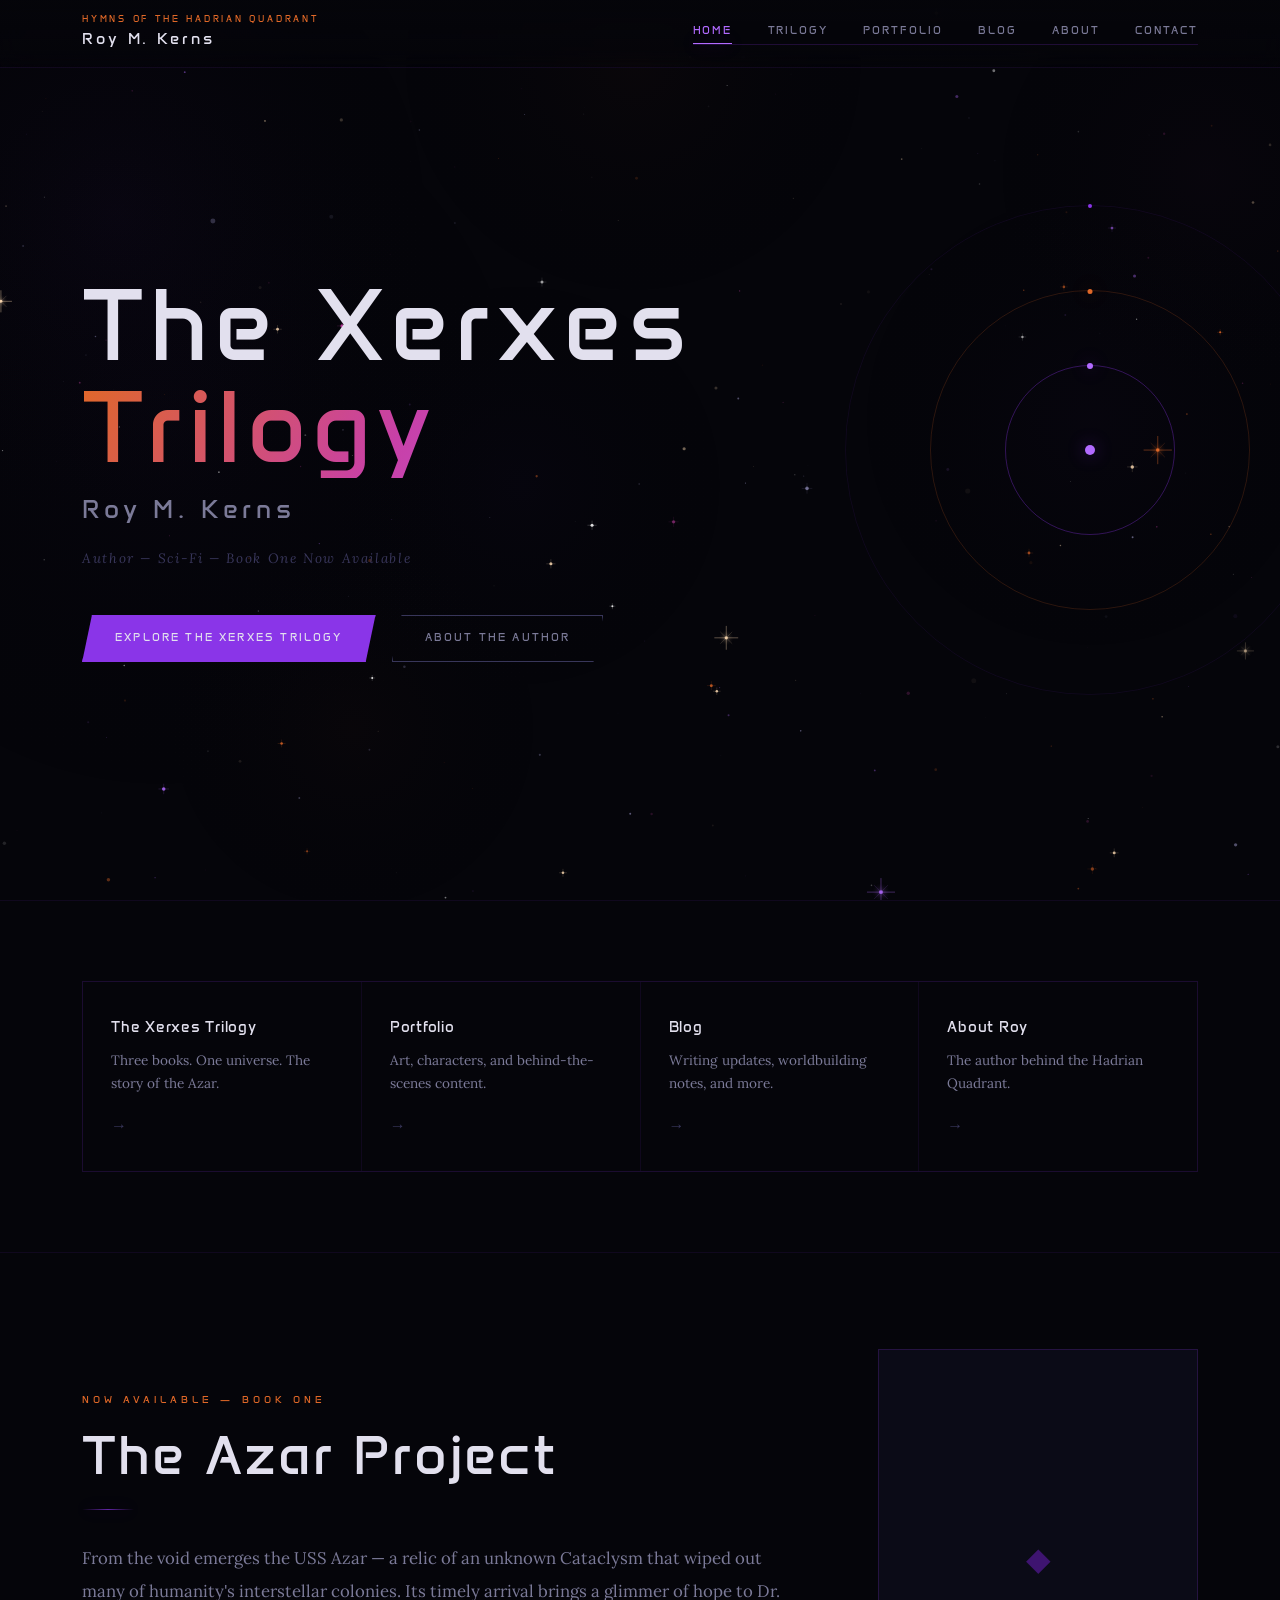
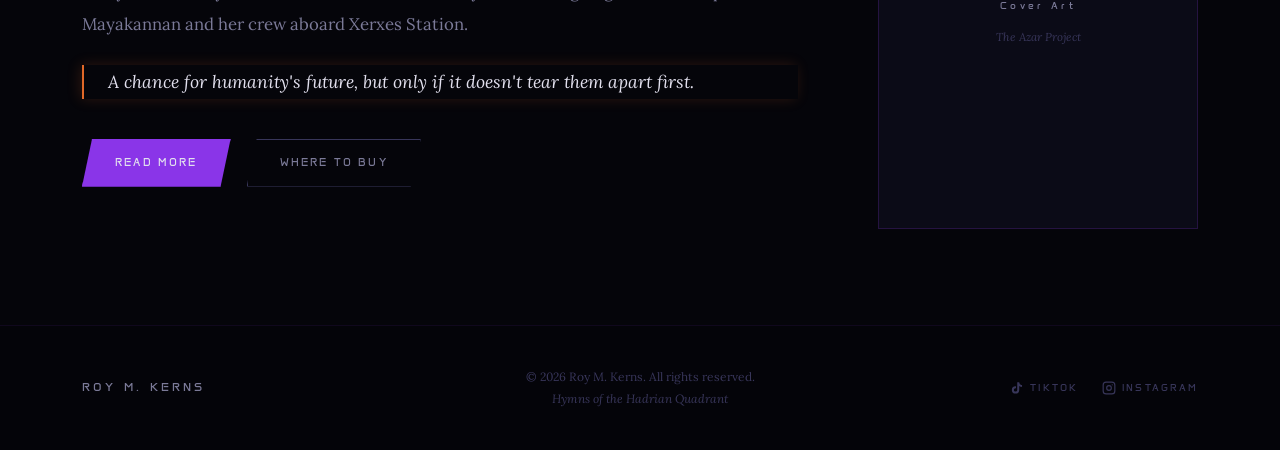
==== index.html @ 63ab6394 "changes to tiktok placeholder to hopefully get tiktok account uploaded to button" ====
<!DOCTYPE html>
<html lang="en">
<head>
    <meta charset="UTF-8">
    <meta name="viewport" content="width=device-width, initial-scale=1.0">
    <title>Roy M. Kerns — Hymns of the Hadrian Quadrant</title>
    <meta name="description" content="Roy M. Kerns is the author of the Xerxes Trilogy — sci-fi set within the Hymns of the Hadrian Quadrant universe.">
    <meta name="theme-color" content="#05050A">

    <meta property="og:title" content="Roy M. Kerns — Hymns of the Hadrian Quadrant">
    <meta property="og:description" content="Author of the Xerxes Trilogy.">
    <meta property="og:type" content="website">
    <meta property="og:url" content="https://roykerns.vercel.app">

    <!-- Fonts -->
    <link rel="preconnect" href="https://fonts.googleapis.com">
    <link rel="preconnect" href="https://fonts.gstatic.com" crossorigin>
    <link href="https://fonts.googleapis.com/css2?family=Anta&family=Lora:ital,wght@0,400;0,500;1,400&display=swap" rel="stylesheet">

    <!-- Stylesheets — relative paths work locally AND on Vercel -->
    <link rel="stylesheet" href="css/layout.css">
    <link rel="stylesheet" href="css/styles.css">

    <style>
        /* ── STRIP SECTION ── */
        .strip {
            padding-block: 5rem;
            border-top: 1px solid var(--border-sub);
        }

        .strip-grid {
            display: grid;
            grid-template-columns: repeat(4, 1fr);
            gap: 1px;
            background: var(--border-sub);
            border: 1px solid var(--border-sub);
        }

        .strip-card {
            background: var(--bg);
            padding: 2rem 1.75rem;
            display: flex;
            flex-direction: column;
            gap: 0.6rem;
            transition: background var(--t-med) ease;
            text-decoration: none;
        }

            .strip-card:hover {
                background: var(--bg-surface);
            }

        .strip-card__label {
            font-family: var(--font-display);
            font-size: 0.95rem;
            letter-spacing: 0.05em;
            color: var(--text);
            transition: color var(--t-fast) ease;
        }

        .strip-card:hover .strip-card__label {
            color: var(--purple-light);
        }

        .strip-card__desc {
            font-family: var(--font-body);
            font-size: 0.85rem;
            color: var(--text-muted);
            line-height: 1.65;
            flex: 1;
        }

        .strip-card__arrow {
            font-family: var(--font-display);
            font-size: 1rem;
            color: var(--text-dim);
            margin-top: 0.5rem;
            transition: color var(--t-fast) ease, transform var(--t-fast) ease;
            display: inline-block;
        }

        .strip-card:hover .strip-card__arrow {
            color: var(--orange);
            transform: translateX(4px);
        }

        @media (max-width: 900px) {
            .strip-grid {
                grid-template-columns: repeat(2, 1fr);
            }
        }

        @media (max-width: 480px) {
            .strip-grid {
                grid-template-columns: 1fr;
            }
        }

        /* ── FEATURED BOOK SECTION ── */
        .featured-book {
            padding-block: 6rem;
            border-top: 1px solid var(--border-sub);
        }

        .featured-book__inner {
            display: grid;
            grid-template-columns: 1fr 320px;
            gap: 5rem;
            align-items: center;
        }

        .featured-book__cover .cover-placeholder {
            aspect-ratio: 2 / 3;
            position: relative;
            overflow: hidden;
        }

        .featured-book__cover .cover-placeholder__inner {
            position: absolute;
            inset: 0;
            display: flex;
            flex-direction: column;
            align-items: center;
            justify-content: center;
            gap: 0.75rem;
        }

        @media (max-width: 860px) {
            .featured-book__inner {
                grid-template-columns: 1fr;
                gap: 3rem;
            }

            .featured-book__cover {
                max-width: 260px;
            }
        }
    </style>
</head>
<body>

    <canvas id="starfield" aria-hidden="true"></canvas>

    <!-- NAV -->
    <header id="site-header">
        <nav aria-label="Main navigation">
            <a href="index.html" class="nav-logo" aria-label="Roy M. Kerns — Home">
                <span class="nav-logo__universe">Hymns of the Hadrian Quadrant</span>
                <span class="nav-logo__name">Roy M. Kerns</span>
            </a>

            <ul class="nav-links" id="navLinks" role="list">
                <li><a href="index.html">Home</a></li>
                <li><a href="html/trilogy.html">Trilogy</a></li>
                <li><a href="html/portfolio.html">Portfolio</a></li>
                <li><a href="html/blog.html">Blog</a></li>
                <li><a href="html/about.html">About</a></li>
                <li><a href="html/contact.html">Contact</a></li>
            </ul>

            <button class="menu-toggle" id="menuToggle"
                    aria-controls="navLinks"
                    aria-expanded="false"
                    aria-label="Toggle navigation">
                <span></span><span></span><span></span>
            </button>
        </nav>
    </header>

    <main>

        <!-- HERO -->
        <section class="hero" aria-label="Hero">
            <div class="hero-content">
               <!-- <p class="hero-universe">Hymns of the Hadrian Quadrant</p>  COMMENTED OUT FOR NOW -->

                <h1 class="hero-title">
                    The Xerxes<br>
                    <span>Trilogy</span>
                </h1>

                <p class="hero-subtitle">Roy M. Kerns</p>
                <p class="hero-by">Author &mdash; Sci-Fi &mdash; Book One Now Available</p>

                <div class="hero-cta-group">
                    <a href="html/trilogy.html" class="btn-primary">Explore the Xerxes Trilogy</a>
                    <a href="html/about.html" class="btn-ghost">About the Author</a>
                </div>
            </div>

            <div class="hero-decoration" aria-hidden="true">
                <div class="orbit-center"></div>
                <div class="orbit-ring ring-1"></div>
                <div class="orbit-ring ring-2"></div>
                <div class="orbit-ring ring-3"></div>
            </div>
        </section>

        <!-- STRIP -->
        <section class="strip" aria-label="Site sections">
            <div class="container">
                <div class="strip-grid">
                    <a href="html/trilogy.html" class="strip-card reveal">
                        <span class="strip-card__label">The Xerxes Trilogy</span>
                        <p class="strip-card__desc">Three books. One universe. The story of the Azar.</p>
                        <span class="strip-card__arrow">→</span>
                    </a>
                    <a href="html/portfolio.html" class="strip-card reveal reveal-delay-1">
                        <span class="strip-card__label">Portfolio</span>
                        <p class="strip-card__desc">Art, characters, and behind-the-scenes content.</p>
                        <span class="strip-card__arrow">→</span>
                    </a>
                    <a href="html/blog.html" class="strip-card reveal reveal-delay-2">
                        <span class="strip-card__label">Blog</span>
                        <p class="strip-card__desc">Writing updates, worldbuilding notes, and more.</p>
                        <span class="strip-card__arrow">→</span>
                    </a>
                    <a href="html/about.html" class="strip-card reveal reveal-delay-3">
                        <span class="strip-card__label">About Roy</span>
                        <p class="strip-card__desc">The author behind the Hadrian Quadrant.</p>
                        <span class="strip-card__arrow">→</span>
                    </a>
                </div>
            </div>
        </section>

        <!-- FEATURED BOOK -->
        <section class="featured-book" aria-label="Featured book">
            <div class="container">
                <div class="featured-book__inner reveal">
                    <div class="featured-book__text">
                        <span class="section-label">Now Available — Book One</span>
                        <h2 class="section-title">The Azar Project</h2>
                        <div class="title-line"></div>
                        <div class="blurb" style="margin-top: 2rem;">
                            <p>From the void emerges the USS Azar — a relic of an unknown Cataclysm that wiped out many of humanity's interstellar colonies. Its timely arrival brings a glimmer of hope to Dr. Mayakannan and her crew aboard Xerxes Station.</p>
                            <p class="blurb-hook">A chance for humanity's future, but only if it doesn't tear them apart first.</p>
                        </div>
                        <div style="margin-top: 2.5rem; display: flex; gap: 1rem; flex-wrap: wrap;">
                            <a href="html/azar.html" class="btn-primary">Read More</a>
                            <a href="html/azar.html#retailers" class="btn-ghost">Where to Buy</a>
                        </div>
                    </div>
                    <div class="featured-book__cover">
                        <div class="cover-placeholder">
                            <div class="cover-placeholder__inner">
                                <span class="cover-placeholder__icon">&#9670;</span>
                                <span class="cover-placeholder__label">Cover Art</span>
                                <span class="cover-placeholder__sub">The Azar Project</span>
                            </div>
                        </div>
                    </div>
                </div>
            </div>
        </section>

    </main>

    <!-- FOOTER -->
    <footer>
        <div class="footer-inner">
            <span class="footer-name">Roy M. Kerns</span>

            <p class="footer-copy">
                &copy; <span id="year"></span> Roy M. Kerns. All rights reserved.<br>
                <span style="font-style:italic; color: var(--text-dim);">Hymns of the Hadrian Quadrant</span>
            </p>

            <div class="footer-social" role="list">
                <a href="https://www.tiktok.com/@beefsauce"
                   class="footer-social-link"
                   target="_blank" rel="noopener noreferrer"
                   role="listitem">
                    <svg width="14" height="14" viewBox="0 0 24 24" fill="currentColor" aria-hidden="true">
                        <path d="M19.59 6.69a4.83 4.83 0 0 1-3.77-4.25V2h-3.45v13.67a2.89 2.89 0 0 1-2.88 2.5 2.89 2.89 0 0 1-2.89-2.89 2.89 2.89 0 0 1 2.89-2.89c.28 0 .54.04.79.1V9.01a6.33 6.33 0 0 0-.79-.05 6.34 6.34 0 0 0-6.34 6.34 6.34 6.34 0 0 0 6.34 6.34 6.34 6.34 0 0 0 6.33-6.34V8.69a8.28 8.28 0 0 0 4.84 1.55V6.79a4.85 4.85 0 0 1-1.07-.1z" />
                    </svg>
                    TikTok
                </a>
                <a href="https://www.instagram.com/YOURHANDLE"
                   class="footer-social-link"
                   target="_blank" rel="noopener noreferrer"
                   role="listitem">
                    <svg width="14" height="14" viewBox="0 0 24 24" fill="none" stroke="currentColor" stroke-width="2" stroke-linecap="round" stroke-linejoin="round" aria-hidden="true">
                        <rect x="2" y="2" width="20" height="20" rx="5" ry="5" />
                        <circle cx="12" cy="12" r="4" />
                        <circle cx="17.5" cy="6.5" r="1" fill="currentColor" stroke="none" />
                    </svg>
                    Instagram
                </a>
            </div>
        </div>
    </footer>

    <!-- Script — relative path -->
    <script src="js/script.js"></script>
    <script>
        document.getElementById('year').textContent = new Date().getFullYear();
    </script>

</body>
</html>
---- css/layout.css ----
/*=============================================================================================
    LAYOUT.CSS
    Structural skeleton 
    roykerns.vercel.app / Hymns of the Hadrian Quadrant
   Handles: reset, containers, grids, spacing, positioning
===============================================================================================*/

/*=====================================================
    SPACING & SIZE TOKENS
=======================================================*/
:root {
    --nav-h: 68px;
    --max-w: 1180px;
    --max-w-sm: 760px;
    --max-w-xs: 560px;
    --gutter: 2rem;
    --section-pad: 7rem;
    --section-pad-sm: 4rem;
}

/*======================================================
    RESET

========================================================*/
*, *::before, *::after {
    box-sizing: border-box;
    margin: 0;
    padding: 0;
}

html {
    font-size: 16px;
    scroll-behavior: smooth;
    -webkit-text-size-adjust: 100%;
}

body {
    min-height: 100vh;
    overflow-x: hidden;
    -webkit-font-smoothing: antialiased;
    -moz-osx-font-smoothing: grayscale;
}

img, video {
    display: block;
    max-width: 100%;
    height: auto;
}

ul, ol {
    list-style: none;
}

a {
    text-decoration: none;
    color: inherit;
}

button {
    background: none;
    border: none;
    cursor: pointer;
    font: inherit;
}

input, textarea, select {
    font: inherit;
    border: none;
    outline: none;
    -webkit-appearance: none;
}

/*======================================================
        STARFIELD CANVAS
========================================================*/
#starfield {
    position: fixed;
    inset: 0;
    z-index: 0;
    pointer-events: none;
    display: block; 
}

/*=======================================================
    GLOBAL STACKING CONTEXT
=========================================================*/
header,
main,
footer,
section,
.page-wrapper {
    position: relative;
    z-index: 1;
}

/* ===========================
   CONTAINER
   =========================== */
.container {
    width: 100%;
    max-width: var(--max-w);
    margin-inline: auto;
    padding-inline: var(--gutter);
}

.container--sm {
    max-width: var(--max-w-sm);
}

.container--xs {
    max-width: var(--max-w-xs);
}

/* ===========================
   NAV LAYOUT
   =========================== */
#site-header {
    position: fixed;
    inset-block-start: 0;
    inset-inline: 0;
    height: var(--nav-h);
    z-index: 500;
}

    #site-header nav {
        max-width: var(--max-w);
        height: 100%;
        margin-inline: auto;
        padding-inline: var(--gutter);
        display: flex;
        align-items: center;
        justify-content: space-between;
        gap: 1.5rem;
    }

.nav-logo {
    display: flex;
    flex-direction: column;
    gap: 0.1rem;
    flex-shrink: 0;
    cursor: pointer;
}

.nav-links {
    display: flex;
    align-items: center;
    gap: 2.2rem;
}

    .nav-links a {
        display: block;
        white-space: nowrap;
    }

.menu-toggle {
    display: none;
    flex-direction: column;
    justify-content: center;
    gap: 5px;
    padding: 6px;
    flex-shrink: 0;
}

    .menu-toggle span {
        display: block;
        width: 22px;
        height: 1.5px;
        transform-origin: center;
        transition: transform 0.3s ease, opacity 0.3s ease;
    }

/* ===========================
   PAGE WRAPPER
   =========================== */
.page-wrapper {
    padding-top: var(--nav-h);
    min-height: 100vh;
}

/* ===========================
   HERO (HOME)
   =========================== */
.hero {
    min-height: 100vh;
    display: flex;
    align-items: center;
    padding-block: calc(var(--nav-h) + 3rem) 5rem;
    padding-inline: var(--gutter);
    max-width: var(--max-w);
    margin-inline: auto;
    position: relative;
}

.hero-content {
    max-width: 720px;
    width: 100%;
}

.hero-cta-group {
    display: flex;
    flex-wrap: wrap;
    gap: 1rem;
    align-items: center;
}

.hero-decoration {
    position: absolute;
    inset-inline-end: -160px;
    top: 50%;
    transform: translateY(-50%);
    width: 600px;
    height: 600px;
    pointer-events: none;
}

.orbit-ring {
    position: absolute;
    border-radius: 50%;
    top: 50%;
    left: 50%;
    transform: translate(-50%, -50%);
}

/* ===========================
   SECTION HEADERS
   =========================== */
.section-header {
    margin-bottom: 3.5rem;
}

.section-header--center {
    text-align: center;
}

    .section-header--center .title-line {
        margin-inline: auto;
    }

.title-line {
    width: 52px;
    height: 1px;
    margin-top: 1.5rem;
}

/* ===========================
   TWO-COLUMN GRID (book, about)
   =========================== */
.two-col {
    display: grid;
    grid-template-columns: var(--col-a, 300px) 1fr;
    gap: var(--col-gap, 4.5rem);
    align-items: start;
}

/* ===========================
   TRILOGY PAGE
   =========================== */
.trilogy-hero {
    min-height: 100vh;
    display: flex;
    align-items: center;
    padding-block: calc(var(--nav-h) + 4rem) 6rem;
    padding-inline: var(--gutter);
    max-width: var(--max-w);
    margin-inline: auto;
}

.trilogy-books {
    padding-block: var(--section-pad);
}

.trilogy-book-entry {
    display: grid;
    grid-template-columns: 1fr 1fr;
    gap: 5rem;
    align-items: center;
    padding-block: 5rem;
}

    .trilogy-book-entry:nth-child(even) {
        direction: rtl;
    }

        .trilogy-book-entry:nth-child(even) > * {
            direction: ltr;
        }

    .trilogy-book-entry + .trilogy-book-entry {
        border-top: 1px solid var(--border);
    }

/* ===========================
   BOOK PAGE (azar, karava)
   =========================== */
.book-hero {
    min-height: 65vh;
    display: flex;
    align-items: flex-end;
    padding-block: calc(var(--nav-h) + 3rem) 4rem;
    padding-inline: var(--gutter);
    max-width: var(--max-w);
    margin-inline: auto;
}

.book-body {
    padding-block: var(--section-pad);
}

.book-main-layout {
    display: grid;
    grid-template-columns: 300px 1fr;
    gap: 5rem;
    align-items: start;
    margin-bottom: var(--section-pad);
}

.cast-grid {
    display: grid;
    grid-template-columns: repeat(auto-fill, minmax(200px, 1fr));
    gap: 2rem;
}

/* ===========================
   PORTFOLIO PAGE
   =========================== */
.portfolio-grid {
    display: grid;
    grid-template-columns: repeat(auto-fill, minmax(280px, 1fr));
    gap: 1.5rem;
}

.portfolio-item {
    display: flex;
    flex-direction: column;
}

.portfolio-item__img {
    aspect-ratio: 1;
    overflow: hidden;
    position: relative;
}

.portfolio-item__body {
    flex: 1;
    display: flex;
    flex-direction: column;
    gap: 0.4rem;
    padding: 1rem 0.25rem 0.5rem;
}

/* ===========================
   BLOG PAGE
   =========================== */
.blog-grid {
    display: grid;
    grid-template-columns: repeat(auto-fill, minmax(340px, 1fr));
    gap: 2rem;
}

.blog-card {
    display: flex;
    flex-direction: column;
}

.blog-card__body {
    flex: 1;
    display: flex;
    flex-direction: column;
    gap: 0.75rem;
    padding: 1.5rem;
}

/* ===========================
   CONTACT PAGE
   =========================== */
.contact-layout {
    display: grid;
    grid-template-columns: 1fr 1fr;
    gap: 5rem;
    align-items: start;
}

.contact-form {
    display: flex;
    flex-direction: column;
    gap: 1.5rem;
}

.form-row {
    display: grid;
    grid-template-columns: 1fr 1fr;
    gap: 1.5rem;
}

.form-group {
    display: flex;
    flex-direction: column;
    gap: 0.55rem;
}

/* ===========================
   ABOUT PAGE
   =========================== */
.about-layout {
    display: grid;
    grid-template-columns: 280px 1fr;
    gap: 5rem;
    align-items: start;
}

.author-photo {
    width: 100%;
    aspect-ratio: 3 / 4;
    object-fit: cover;
    object-position: top center;
    display: block;
}

.author-photo-placeholder {
    aspect-ratio: 3 / 4;
    position: relative;
    overflow: hidden;
}

.author-photo-placeholder__inner {
    position: absolute;
    inset: 0;
    display: flex;
    flex-direction: column;
    align-items: center;
    justify-content: center;
    gap: 1rem;
}

/* ===========================
   DASHBOARD
   =========================== */
.dashboard-layout {
    display: grid;
    grid-template-columns: 240px 1fr;
    gap: 2.5rem;
    align-items: start;
    min-height: calc(100vh - var(--nav-h) - 10rem);
}

.dashboard-sidebar {
    position: sticky;
    top: calc(var(--nav-h) + 2rem);
}

    .dashboard-sidebar nav {
        display: flex;
        flex-direction: column;
        gap: 0.25rem;
    }

/* ===========================
   COVER PLACEHOLDER
   =========================== */
.cover-placeholder {
    aspect-ratio: 2 / 3;
    position: relative;
    overflow: hidden;
}

.cover-placeholder__inner {
    position: absolute;
    inset: 0;
    display: flex;
    flex-direction: column;
    align-items: center;
    justify-content: center;
    gap: 0.75rem;
}

/* ===========================
   FOOTER LAYOUT
   =========================== */
footer {
    padding-block: 2.5rem;
}

.footer-inner {
    max-width: var(--max-w);
    margin-inline: auto;
    padding-inline: var(--gutter);
    display: grid;
    grid-template-columns: 1fr auto 1fr;
    align-items: center;
    gap: 1rem;
}

.footer-social {
    display: flex;
    gap: 1.5rem;
    justify-content: flex-end;
}

/* ===========================
   RESPONSIVE — TABLET (≤960px)
   =========================== */
@media (max-width: 960px) {
    :root {
        --section-pad: 5rem;
    }

    .two-col,
    .book-main-layout,
    .about-layout {
        grid-template-columns: 1fr;
        --col-gap: 2.5rem;
        gap: 2.5rem;
    }

    .cover-placeholder,
    .author-photo-placeholder {
        max-width: 260px;
    }

    .trilogy-book-entry {
        grid-template-columns: 1fr;
        gap: 2.5rem;
        direction: ltr !important;
    }

        .trilogy-book-entry > * {
            direction: ltr !important;
        }

    .contact-layout {
        grid-template-columns: 1fr;
        gap: 3rem;
    }

    .hero-decoration {
        display: none;
    }
}

/* ===========================
   RESPONSIVE — MOBILE (≤640px)
   =========================== */
@media (max-width: 640px) {
    :root {
        --section-pad: 4rem;
        --gutter: 1.25rem;
    }

    /* Mobile nav */
    .nav-links {
        display: none;
        position: fixed;
        inset-block-start: var(--nav-h);
        inset-inline: 0;
        flex-direction: column;
        align-items: center;
        padding-block: 2rem;
        gap: 1.75rem;
        z-index: 499;
    }

        .nav-links.open {
            display: flex;
        }

    .menu-toggle {
        display: flex;
    }

    .hero-cta-group {
        flex-direction: column;
        align-items: flex-start;
    }

    .form-row {
        grid-template-columns: 1fr;
    }

    .footer-inner {
        grid-template-columns: 1fr;
        text-align: center;
    }

    .footer-social {
        justify-content: center;
    }

    .blog-grid {
        grid-template-columns: 1fr;
    }

    .cast-grid {
        grid-template-columns: repeat(2, 1fr);
    }

    .dashboard-layout {
        grid-template-columns: 1fr;
    }

    .dashboard-sidebar {
        position: static;
    }
}
---- css/styles.css ----
/* ============================================================
   STYLES.CSS — Visual theme
   roykerns.vercel.app / Hymns of the Hadrian Quadrant
   Handles: colors, typography, components, animations
   Palette sourced directly from The Azar Project cover art
   ============================================================ */

/* ===========================
   COLOR & THEME TOKENS
   =========================== */
@import url('https://fonts.googleapis.com/css2?family=Anta&family=Lora:ital,wght@0,400;0,500;1,400&display=swap');

:root {
    /* Backgrounds */
    --bg: #05050A;
    --bg-surface: #0B0B17;
    --bg-elevated: #111126;
    --bg-card: #0E0E1E;
    /* Accent palette — from Azar Project cover */
    --purple: #8A35E8;
    --purple-light: #B26BFF;
    --purple-dim: #3E1470;
    --purple-ghost: rgba(138, 53, 232, 0.12);
    --orange: #E06828;
    --orange-light: #F5924A;
    --pink: #C840A8;
    /* Text */
    --text: #E2E0EE;
    --text-muted: #7B7A98;
    --text-dim: #38365A;
    /* Borders */
    --border: rgba(138, 53, 232, 0.20);
    --border-sub: rgba(138, 53, 232, 0.09);
    /* Glows */
    --glow-purple: 0 0 18px rgba(138, 53, 232, 0.45), 0 0 50px rgba(138, 53, 232, 0.12);
    --glow-orange: 0 0 18px rgba(224, 104, 40, 0.45), 0 0 50px rgba(224, 104, 40, 0.12);
    /* Typography */
    --font-display: 'Anta', sans-serif;
    --font-body: 'Lora', Georgia, serif;
    /* Transitions */
    --ease: cubic-bezier(0.4, 0, 0.2, 1);
    --t-fast: 0.2s;
    --t-med: 0.35s;
    --t-slow: 0.65s;
}

/* ===========================
   BASE TYPOGRAPHY
   =========================== */
body {
    background: var(--bg);
    color: var(--text);
    font-family: var(--font-body);
    font-size: 1rem;
    line-height: 1.7;
}

h1, h2, h3, h4, h5, h6 {
    font-family: var(--font-display);
    font-weight: 400; /* Anta is single-weight */
    line-height: 1.1;
    color: var(--text);
}

p {
    line-height: 1.85;
}

em {
    font-style: italic;
    color: var(--orange-light);
}

strong {
    font-family: var(--font-display);
    font-weight: 400;
    color: var(--text);
    letter-spacing: 0.05em;
}

::selection {
    background: rgba(138, 53, 232, 0.35);
    color: var(--text);
}

/* ===========================
   SCROLLBAR
   =========================== */
::-webkit-scrollbar {
    width: 6px;
}

::-webkit-scrollbar-track {
    background: var(--bg);
}

::-webkit-scrollbar-thumb {
    background: var(--purple-dim);
    border-radius: 3px;
}

    ::-webkit-scrollbar-thumb:hover {
        background: var(--purple);
    }

/* ===========================
   NAVIGATION
   =========================== */
#site-header {
    background: linear-gradient(to bottom, rgba(5, 5, 10, 0.95) 0%, rgba(5, 5, 10, 0.70) 75%, transparent 100%);
    backdrop-filter: blur(12px);
    -webkit-backdrop-filter: blur(12px);
    border-bottom: 1px solid var(--border-sub);
    transition: border-color var(--t-med) ease;
}

    #site-header.scrolled {
        border-bottom-color: var(--border);
    }

/* Logo */
.nav-logo__universe {
    font-family: var(--font-display);
    font-size: 0.58rem;
    letter-spacing: 0.3em;
    color: var(--orange);
    text-transform: uppercase;
    line-height: 1;
    transition: color var(--t-fast) ease;
}

.nav-logo__name {
    font-family: var(--font-display);
    font-size: 1rem;
    letter-spacing: 0.18em;
    color: var(--text);
    transition: color var(--t-fast) ease;
}

.nav-logo:hover .nav-logo__name {
    color: var(--purple-light);
}

.nav-logo:hover .nav-logo__universe {
    color: var(--orange-light);
}

/* Nav links */
.nav-links a {
    font-family: var(--font-display);
    font-size: 0.68rem;
    letter-spacing: 0.18em;
    color: var(--text-muted);
    text-transform: uppercase;
    transition: color var(--t-fast) ease;
    position: relative;
    padding-bottom: 3px;
}

    .nav-links a::after {
        content: '';
        position: absolute;
        bottom: 0;
        left: 0;
        width: 0;
        height: 1px;
        background: var(--purple-light);
        box-shadow: var(--glow-purple);
        transition: width var(--t-med) var(--ease);
    }

    .nav-links a:hover,
    .nav-links a.active {
        color: var(--text);
    }

        .nav-links a:hover::after,
        .nav-links a.active::after {
            width: 100%;
        }

    .nav-links a.active {
        color: var(--purple-light);
    }

/* Mobile nav bg */
.nav-links {
    background: rgba(5, 5, 10, 0.98);
    border-bottom: 1px solid var(--border);
}

/* Hamburger lines */
.menu-toggle span {
    background: var(--text-muted);
}

.menu-toggle:hover span {
    background: var(--text);
}

.menu-toggle.open span:nth-child(1) {
    transform: translateY(6.5px) rotate(45deg);
}

.menu-toggle.open span:nth-child(2) {
    opacity: 0;
}

.menu-toggle.open span:nth-child(3) {
    transform: translateY(-6.5px) rotate(-45deg);
}

/* ===========================
   HERO — HOME
   =========================== */
.hero-universe {
    font-family: var(--font-display);
    font-size: 0.65rem;
    letter-spacing: 0.45em;
    color: var(--orange);
    text-transform: uppercase;
    margin-bottom: 2rem;
    opacity: 0;
    animation: fadeUp 0.7s ease forwards 0.15s;
}

.hero-title {
    font-family: var(--font-display);
    font-size: clamp(3rem, 8vw, 7.5rem);
    letter-spacing: 0.06em;
    line-height: 1.0;
    color: var(--text);
    margin-bottom: 0.5rem;
    opacity: 0;
    animation: fadeUp 0.7s ease forwards 0.35s;
}

    .hero-title span {
        display: block;
        background: linear-gradient(120deg, var(--orange) 0%, var(--pink) 45%, var(--purple-light) 100%);
        -webkit-background-clip: text;
        -webkit-text-fill-color: transparent;
        background-clip: text;
    }

.hero-subtitle {
    font-family: var(--font-display);
    font-size: clamp(1.1rem, 2.5vw, 1.6rem);
    letter-spacing: 0.18em;
    color: var(--text-muted);
    margin-bottom: 0.75rem;
    opacity: 0;
    animation: fadeUp 0.7s ease forwards 0.55s;
}

.hero-by {
    font-family: var(--font-body);
    font-size: 0.85rem;
    letter-spacing: 0.12em;
    color: var(--text-dim);
    font-style: italic;
    margin-bottom: 2.75rem;
    opacity: 0;
    animation: fadeUp 0.7s ease forwards 0.7s;
}

.hero-cta-group {
    opacity: 0;
    animation: fadeUp 0.7s ease forwards 0.9s;
}

/* ===========================
   ORBIT DECORATION
   =========================== */
.hero-decoration {
    opacity: 0;
    animation: fadeIn 2s ease forwards 1.4s;
}

.orbit-center {
    position: absolute;
    width: 10px;
    height: 10px;
    border-radius: 50%;
    background: var(--purple-light);
    box-shadow: var(--glow-purple);
    top: 50%;
    left: 50%;
    transform: translate(-50%, -50%);
    animation: pulse 3.5s ease-in-out infinite;
}

.ring-1 {
    width: 170px;
    height: 170px;
    border: 1px solid rgba(138, 53, 232, 0.35);
    animation: spinRing 22s linear infinite;
}

.ring-2 {
    width: 320px;
    height: 320px;
    border: 1px solid rgba(224, 104, 40, 0.18);
    animation: spinRing 38s linear infinite reverse;
}

.ring-3 {
    width: 490px;
    height: 490px;
    border: 1px solid rgba(138, 53, 232, 0.08);
    animation: spinRing 62s linear infinite;
}

.orbit-ring::before {
    content: '';
    position: absolute;
    border-radius: 50%;
    top: -3px;
    left: 50%;
    transform: translateX(-50%);
}

.ring-1::before {
    width: 6px;
    height: 6px;
    background: var(--purple-light);
    box-shadow: var(--glow-purple);
    top: -3px;
}

.ring-2::before {
    width: 5px;
    height: 5px;
    background: var(--orange);
    box-shadow: var(--glow-orange);
    top: -2.5px;
}

.ring-3::before {
    width: 4px;
    height: 4px;
    background: var(--purple);
    top: -2px;
}

/* ===========================
   SECTION LABELS & TITLES
   =========================== */
.section-label {
    font-family: var(--font-display);
    font-size: 0.6rem;
    letter-spacing: 0.42em;
    color: var(--orange);
    text-transform: uppercase;
    display: block;
    margin-bottom: 1rem;
}

.section-title {
    font-family: var(--font-display);
    font-size: clamp(2rem, 5vw, 3.5rem);
    letter-spacing: 0.04em;
    color: var(--text);
    margin-bottom: 0.75rem;
}

.section-intro {
    font-family: var(--font-body);
    font-size: 1.05rem;
    color: var(--text-muted);
    line-height: 1.9;
    margin-bottom: 0;
}

.title-line {
    background: linear-gradient(90deg, transparent, var(--purple), transparent);
    box-shadow: var(--glow-purple);
    opacity: 0.7;
}

/* ===========================
   BUTTONS
   =========================== */
.btn,
.btn-primary,
.btn-ghost,
.btn-outline {
    display: inline-flex;
    align-items: center;
    gap: 0.6rem;
    font-family: var(--font-display);
    font-size: 0.68rem;
    letter-spacing: 0.2em;
    padding: 0.85rem 2rem;
    cursor: pointer;
    text-transform: uppercase;
    transition: all var(--t-med) var(--ease);
    position: relative;
    overflow: hidden;
    clip-path: polygon(10px 0%, 100% 0%, calc(100% - 10px) 100%, 0% 100%);
    white-space: nowrap;
}

.btn-primary {
    background: var(--purple);
    color: var(--text);
    border: 1px solid var(--purple);
}

    .btn-primary::before {
        content: '';
        position: absolute;
        inset: 0;
        background: linear-gradient(90deg, transparent, rgba(255,255,255,0.07), transparent);
        transform: translateX(-100%);
        transition: transform 0.5s ease;
    }

    .btn-primary:hover {
        background: var(--purple-light);
        border-color: var(--purple-light);
        box-shadow: var(--glow-purple);
        transform: translateY(-2px);
    }

        .btn-primary:hover::before {
            transform: translateX(100%);
        }

.btn-ghost {
    background: transparent;
    color: var(--text-muted);
    border: 1px solid var(--text-dim);
}

    .btn-ghost:hover {
        color: var(--text);
        border-color: var(--text-muted);
        background: rgba(255,255,255,0.03);
        transform: translateY(-2px);
    }

.btn-outline {
    background: transparent;
    color: var(--purple-light);
    border: 1px solid var(--border);
}

    .btn-outline:hover {
        background: var(--purple-ghost);
        border-color: var(--purple);
        transform: translateY(-2px);
    }

/* ===========================
   CARDS
   =========================== */
.card {
    background: var(--bg-card);
    border: 1px solid var(--border-sub);
    transition: border-color var(--t-med) ease, box-shadow var(--t-med) ease;
}

    .card:hover {
        border-color: var(--border);
        box-shadow: 0 0 30px rgba(138, 53, 232, 0.06);
    }

/* ===========================
   PORTFOLIO ITEM
   =========================== */
.portfolio-item__img {
    background: var(--bg-surface);
    border: 1px solid var(--border-sub);
    transition: border-color var(--t-med) ease;
}

    .portfolio-item__img img {
        width: 100%;
        height: 100%;
        object-fit: cover;
        transition: transform 0.5s var(--ease);
    }

.portfolio-item:hover .portfolio-item__img {
    border-color: var(--border);
}

    .portfolio-item:hover .portfolio-item__img img {
        transform: scale(1.04);
    }

.portfolio-item__title {
    font-family: var(--font-display);
    font-size: 0.85rem;
    letter-spacing: 0.08em;
    color: var(--text);
}

.portfolio-item__desc {
    font-family: var(--font-body);
    font-size: 0.85rem;
    color: var(--text-muted);
    line-height: 1.6;
}

.portfolio-item__date {
    font-family: var(--font-display);
    font-size: 0.6rem;
    letter-spacing: 0.25em;
    color: var(--text-dim);
    margin-top: auto;
}

/* ===========================
   BLOG CARD
   =========================== */
.blog-card {
    background: var(--bg-card);
    border: 1px solid var(--border-sub);
    transition: border-color var(--t-med) ease, transform var(--t-med) ease;
}

    .blog-card:hover {
        border-color: var(--border);
        transform: translateY(-3px);
        box-shadow: 0 8px 40px rgba(0,0,0,0.4);
    }

.blog-card__img {
    aspect-ratio: 16 / 9;
    overflow: hidden;
    background: var(--bg-surface);
    position: relative;
}

    .blog-card__img img {
        width: 100%;
        height: 100%;
        object-fit: cover;
        transition: transform 0.5s var(--ease);
    }

.blog-card:hover .blog-card__img img {
    transform: scale(1.04);
}

.blog-card__tag {
    font-family: var(--font-display);
    font-size: 0.58rem;
    letter-spacing: 0.32em;
    color: var(--orange);
    text-transform: uppercase;
}

.blog-card__title {
    font-family: var(--font-display);
    font-size: 1.1rem;
    letter-spacing: 0.04em;
    color: var(--text);
    line-height: 1.3;
}

.blog-card__excerpt {
    font-family: var(--font-body);
    font-size: 0.88rem;
    color: var(--text-muted);
    line-height: 1.75;
    flex: 1;
}

.blog-card__meta {
    font-family: var(--font-display);
    font-size: 0.6rem;
    letter-spacing: 0.22em;
    color: var(--text-dim);
    margin-top: auto;
    padding-top: 0.75rem;
    border-top: 1px solid var(--border-sub);
}

/* ===========================
   COVER PLACEHOLDER
   =========================== */
.cover-placeholder {
    background: var(--bg-surface);
    border: 1px solid var(--border);
    transition: border-color var(--t-med) ease;
}

    .cover-placeholder:hover {
        border-color: rgba(138, 53, 232, 0.4);
    }

.cover-placeholder__inner {
    color: var(--text-dim);
    gap: 0.5rem;
}

.cover-placeholder__icon {
    font-size: 2rem;
    color: var(--purple-dim);
}

.cover-placeholder__label {
    font-family: var(--font-display);
    font-size: 0.6rem;
    letter-spacing: 0.35em;
    color: var(--text-muted);
}

.cover-placeholder__sub {
    font-family: var(--font-body);
    font-size: 0.72rem;
    font-style: italic;
    color: var(--text-dim);
}

/* ===========================
   BOOK META TABLE
   =========================== */
.book-meta {
    border-top: 1px solid var(--border);
    padding-top: 1.75rem;
    margin-top: 1.75rem;
    display: flex;
    flex-direction: column;
    gap: 1.1rem;
}

.meta-row {
    display: flex;
    flex-direction: column;
    gap: 0.3rem;
}

.meta-label {
    font-family: var(--font-display);
    font-size: 0.58rem;
    letter-spacing: 0.32em;
    color: var(--text-dim);
    text-transform: uppercase;
}

.meta-value {
    font-family: var(--font-body);
    font-size: 0.92rem;
    color: var(--text-muted);
}

/* ===========================
   BLURB / LONG TEXT
   =========================== */
.blurb {
    display: flex;
    flex-direction: column;
    gap: 1.5rem;
}

    .blurb p {
        font-family: var(--font-body);
        font-size: 1.05rem;
        line-height: 1.95;
        color: var(--text-muted);
    }

    .blurb .blurb-hook {
        font-size: 1.1rem;
        color: var(--text);
        font-style: italic;
        padding-left: 1.5rem;
        border-left: 2px solid var(--orange);
        box-shadow: -2px 0 14px rgba(224, 104, 40, 0.18);
    }

/* ===========================
   CAST CARD
   =========================== */
.cast-card {
    background: var(--bg-card);
    border: 1px solid var(--border-sub);
    padding: 1.25rem;
    transition: border-color var(--t-med) ease;
}

    .cast-card:hover {
        border-color: var(--border);
    }

.cast-card__art {
    aspect-ratio: 3 / 4;
    background: var(--bg-surface);
    margin-bottom: 1rem;
    overflow: hidden;
    position: relative;
}

    .cast-card__art img {
        width: 100%;
        height: 100%;
        object-fit: cover;
        transition: transform 0.5s var(--ease);
    }

.cast-card:hover .cast-card__art img {
    transform: scale(1.04);
}

.cast-card__art-placeholder {
    position: absolute;
    inset: 0;
    display: flex;
    flex-direction: column;
    align-items: center;
    justify-content: center;
    color: var(--text-dim);
    gap: 0.5rem;
    font-family: var(--font-display);
    font-size: 0.58rem;
    letter-spacing: 0.3em;
}

.cast-card__name {
    font-family: var(--font-display);
    font-size: 0.9rem;
    letter-spacing: 0.08em;
    color: var(--text);
    margin-bottom: 0.3rem;
}

.cast-card__role {
    font-family: var(--font-body);
    font-size: 0.78rem;
    font-style: italic;
    color: var(--orange-light);
    margin-bottom: 0.6rem;
}

.cast-card__desc {
    font-family: var(--font-body);
    font-size: 0.82rem;
    line-height: 1.7;
    color: var(--text-muted);
}

/* ===========================
   FORMS
   =========================== */
.form-group label {
    font-family: var(--font-display);
    font-size: 0.58rem;
    letter-spacing: 0.32em;
    color: var(--text-dim);
    text-transform: uppercase;
}

.form-group input,
.form-group textarea,
.form-group select {
    background: var(--bg-surface);
    border: 1px solid var(--text-dim);
    color: var(--text);
    font-family: var(--font-body);
    font-size: 0.95rem;
    padding: 0.85rem 1.1rem;
    width: 100%;
    resize: none;
    transition: border-color var(--t-fast) ease, box-shadow var(--t-fast) ease;
}

    .form-group input::placeholder,
    .form-group textarea::placeholder {
        color: var(--text-dim);
        font-style: italic;
    }

    .form-group input:focus,
    .form-group textarea:focus,
    .form-group select:focus {
        border-color: var(--purple);
        box-shadow: 0 0 0 2px rgba(138, 53, 232, 0.12);
    }

    .form-group input.error,
    .form-group textarea.error {
        border-color: var(--orange);
    }

/* ===========================
   ABOUT BIO
   =========================== */
.author-photo-placeholder {
    background: var(--bg-surface);
    border: 1px solid var(--border);
}

.author-photo-placeholder__inner {
    color: var(--text-dim);
}

    .author-photo-placeholder__inner svg {
        width: 72px;
        height: 72px;
        color: var(--text-dim);
    }

    .author-photo-placeholder__inner span {
        font-family: var(--font-display);
        font-size: 0.6rem;
        letter-spacing: 0.32em;
        text-transform: uppercase;
    }

.bio-intro {
    font-size: 1.1rem;
    color: var(--text);
    line-height: 1.95;
}

.bio-body {
    font-size: 1rem;
    color: var(--text-muted);
    line-height: 1.9;
}

.social-links {
    display: flex;
    gap: 2rem;
    flex-wrap: wrap;
    padding-top: 1.75rem;
    border-top: 1px solid var(--border);
}

.social-link {
    font-family: var(--font-display);
    font-size: 0.62rem;
    letter-spacing: 0.22em;
    color: var(--text-dim);
    text-transform: uppercase;
    transition: color var(--t-fast) ease;
    position: relative;
    padding-bottom: 2px;
}

    .social-link::after {
        content: '';
        position: absolute;
        bottom: 0;
        left: 0;
        width: 0;
        height: 1px;
        background: var(--purple-light);
        transition: width var(--t-med) var(--ease);
    }

    .social-link:hover {
        color: var(--purple-light);
    }

        .social-link:hover::after {
            width: 100%;
        }

/* ===========================
   TRILOGY PAGE
   =========================== */
.trilogy-number {
    font-family: var(--font-display);
    font-size: clamp(4rem, 12vw, 9rem);
    letter-spacing: 0.04em;
    color: var(--border-sub);
    line-height: 1;
    user-select: none;
    margin-bottom: -0.5rem;
}

.trilogy-book-entry .book-title-link {
    display: inline-block;
    font-family: var(--font-display);
    font-size: clamp(2rem, 4.5vw, 3.2rem);
    letter-spacing: 0.05em;
    color: var(--text);
    margin-bottom: 0.5rem;
    transition: color var(--t-med) ease;
}

    .trilogy-book-entry .book-title-link:hover {
        color: var(--purple-light);
    }

.trilogy-series-badge {
    font-family: var(--font-display);
    font-size: 0.6rem;
    letter-spacing: 0.4em;
    color: var(--orange);
    text-transform: uppercase;
    margin-bottom: 0.75rem;
    display: block;
}

/* ===========================
   DASHBOARD
   =========================== */
.dashboard-sidebar {
    background: var(--bg-surface);
    border: 1px solid var(--border-sub);
    padding: 1.5rem 0;
}

.dash-nav-link {
    display: block;
    font-family: var(--font-display);
    font-size: 0.68rem;
    letter-spacing: 0.15em;
    color: var(--text-muted);
    text-transform: uppercase;
    padding: 0.75rem 1.5rem;
    transition: color var(--t-fast) ease, background var(--t-fast) ease;
    border-left: 2px solid transparent;
}

    .dash-nav-link:hover {
        color: var(--text);
        background: var(--bg-elevated);
    }

    .dash-nav-link.active {
        color: var(--purple-light);
        border-left-color: var(--purple);
        background: var(--bg-elevated);
    }

.dashboard-panel {
    background: var(--bg-card);
    border: 1px solid var(--border-sub);
    padding: 2rem;
}

.dash-panel-title {
    font-family: var(--font-display);
    font-size: 1.1rem;
    letter-spacing: 0.08em;
    color: var(--text);
    margin-bottom: 1.75rem;
    padding-bottom: 1rem;
    border-bottom: 1px solid var(--border-sub);
}

.dash-stat {
    background: var(--bg-surface);
    border: 1px solid var(--border-sub);
    padding: 1.25rem 1.5rem;
    display: flex;
    flex-direction: column;
    gap: 0.3rem;
}

.dash-stat__num {
    font-family: var(--font-display);
    font-size: 2rem;
    color: var(--purple-light);
}

.dash-stat__label {
    font-family: var(--font-display);
    font-size: 0.58rem;
    letter-spacing: 0.3em;
    color: var(--text-dim);
    text-transform: uppercase;
}

/* ===========================
   FOOTER
   =========================== */
footer {
    background: rgba(5, 5, 10, 0.92);
    border-top: 1px solid var(--border-sub);
}

.footer-name {
    font-family: var(--font-display);
    font-size: 0.72rem;
    letter-spacing: 0.28em;
    color: var(--text-muted);
    text-transform: uppercase;
}

.footer-copy {
    font-family: var(--font-body);
    font-size: 0.75rem;
    color: var(--text-dim);
    text-align: center;
}

.footer-social-link {
    font-family: var(--font-display);
    font-size: 0.65rem;
    letter-spacing: 0.2em;
    color: var(--text-dim);
    text-transform: uppercase;
    transition: color var(--t-fast) ease;
    display: flex;
    align-items: center;
    gap: 0.4rem;
}

    .footer-social-link:hover {
        color: var(--purple-light);
    }

/* ===========================
   REVEAL ANIMATIONS
   =========================== */
.reveal {
    opacity: 0;
    transform: translateY(20px);
    transition: opacity var(--t-slow) ease, transform var(--t-slow) ease;
}

    .reveal.visible {
        opacity: 1;
        transform: translateY(0);
    }

.reveal-delay-1 {
    transition-delay: 0.1s;
}

.reveal-delay-2 {
    transition-delay: 0.2s;
}

.reveal-delay-3 {
    transition-delay: 0.3s;
}

/* ===========================
   PARALLAX (used on trilogy)
   =========================== */
.parallax-layer {
    will-change: transform;
}

/* ===========================
   LOADING STATE
   =========================== */
.loading-ring {
    width: 32px;
    height: 32px;
    border: 2px solid var(--border);
    border-top-color: var(--purple);
    border-radius: 50%;
    animation: spin 0.8s linear infinite;
    display: inline-block;
}

.loading-text {
    font-family: var(--font-display);
    font-size: 0.65rem;
    letter-spacing: 0.32em;
    color: var(--text-dim);
    text-transform: uppercase;
}

/* ===========================
   KEYFRAMES
   =========================== */
@keyframes fadeUp {
    from {
        opacity: 0;
        transform: translateY(16px);
    }

    to {
        opacity: 1;
        transform: translateY(0);
    }
}

@keyframes fadeIn {
    from {
        opacity: 0;
    }

    to {
        opacity: 1;
    }
}

@keyframes spinRing {
    from {
        transform: translate(-50%, -50%) rotate(0deg);
    }

    to {
        transform: translate(-50%, -50%) rotate(360deg);
    }
}

@keyframes pulse {
    0%, 100% {
        transform: translate(-50%, -50%) scale(1);
        opacity: 0.8;
    }

    50% {
        transform: translate(-50%, -50%) scale(1.6);
        opacity: 1;
    }
}

@keyframes spin {
    to {
        transform: rotate(360deg);
    }
}

@keyframes shimmer {
    from {
        background-position: -200% 0;
    }

    to {
        background-position: 200% 0;
    }
}

/* Skeleton loader */
.skeleton {
    background: linear-gradient(90deg, var(--bg-surface) 25%, var(--bg-elevated) 50%, var(--bg-surface) 75%);
    background-size: 200% 100%;
    animation: shimmer 1.5s infinite;
}

/* ===========================
   UTILITY CLASSES
   =========================== */
.text-orange {
    color: var(--orange);
}

.text-purple {
    color: var(--purple-light);
}

.text-muted {
    color: var(--text-muted);
}

.text-dim {
    color: var(--text-dim);
}

.font-display {
    font-family: var(--font-display);
}

.font-body {
    font-family: var(--font-body);
}

.visually-hidden {
    position: absolute;
    width: 1px;
    height: 1px;
    padding: 0;
    margin: -1px;
    overflow: hidden;
    clip: rect(0,0,0,0);
    border: 0;
}
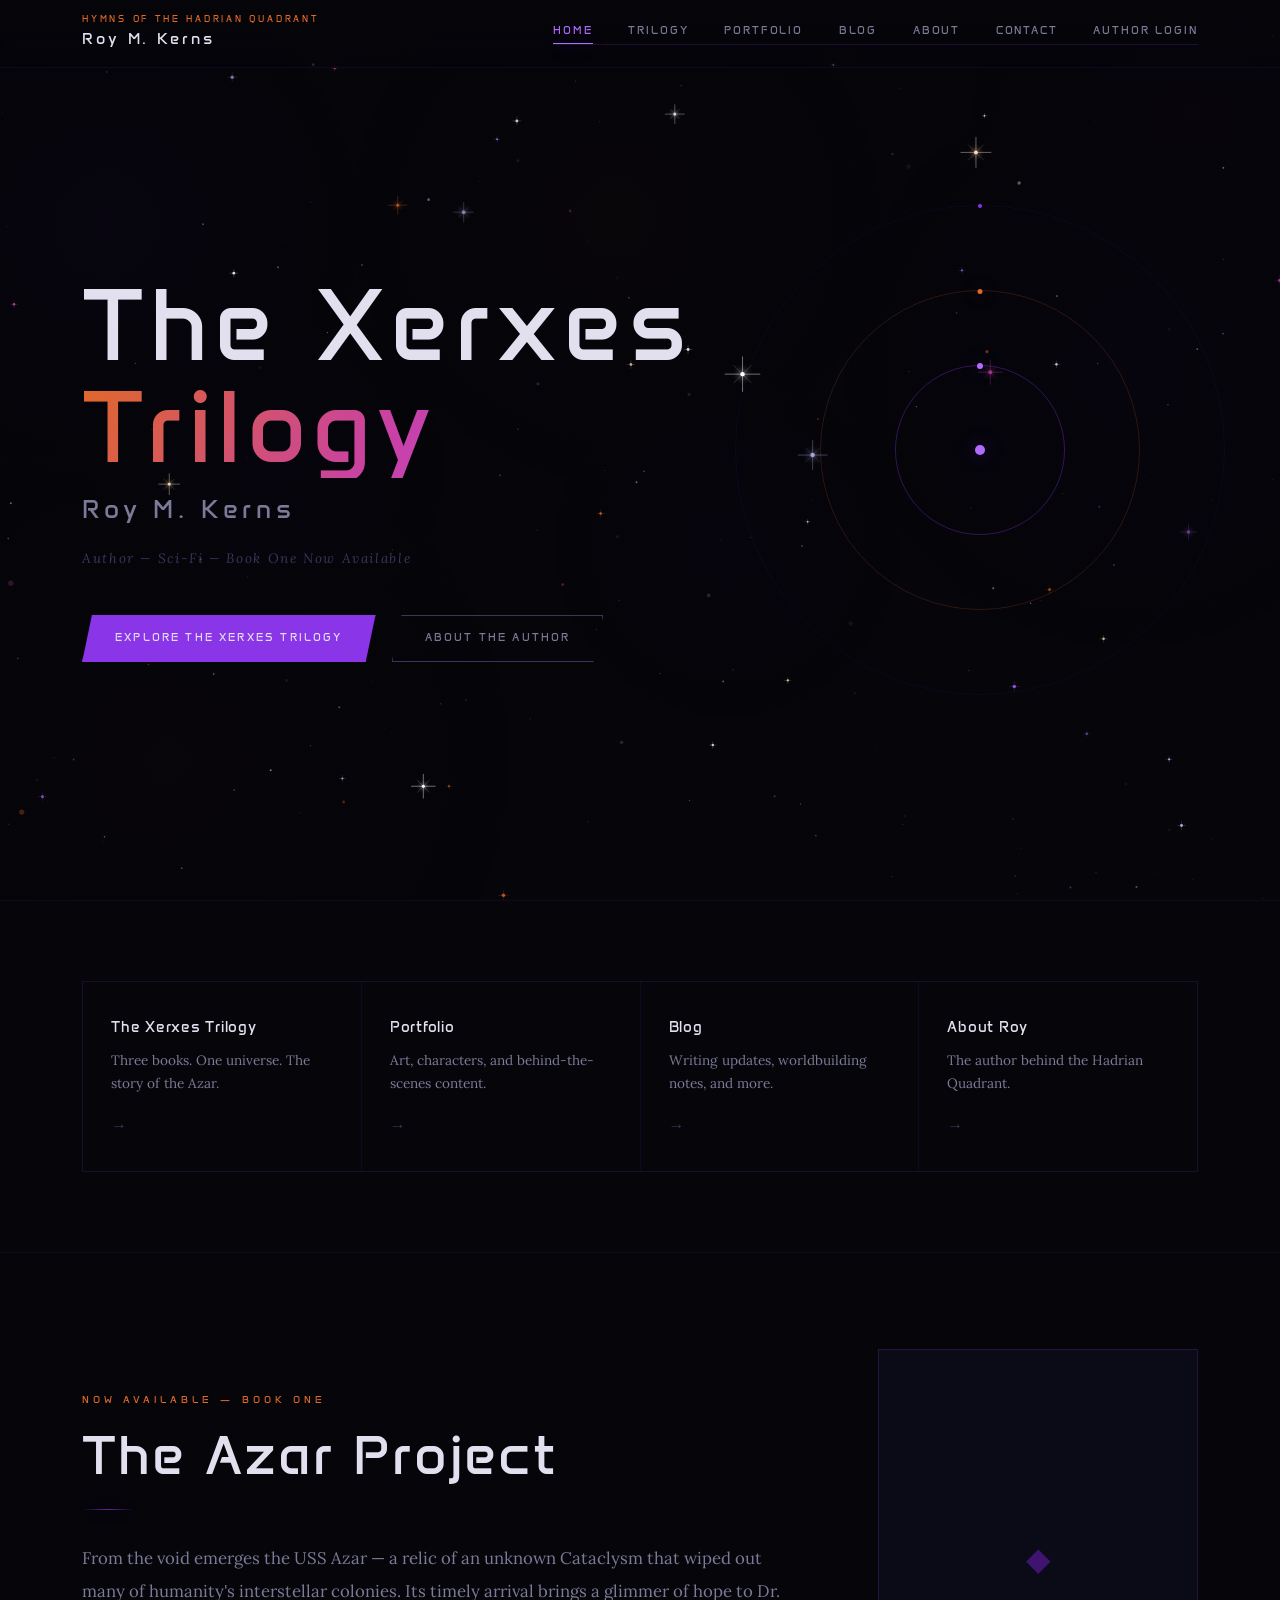
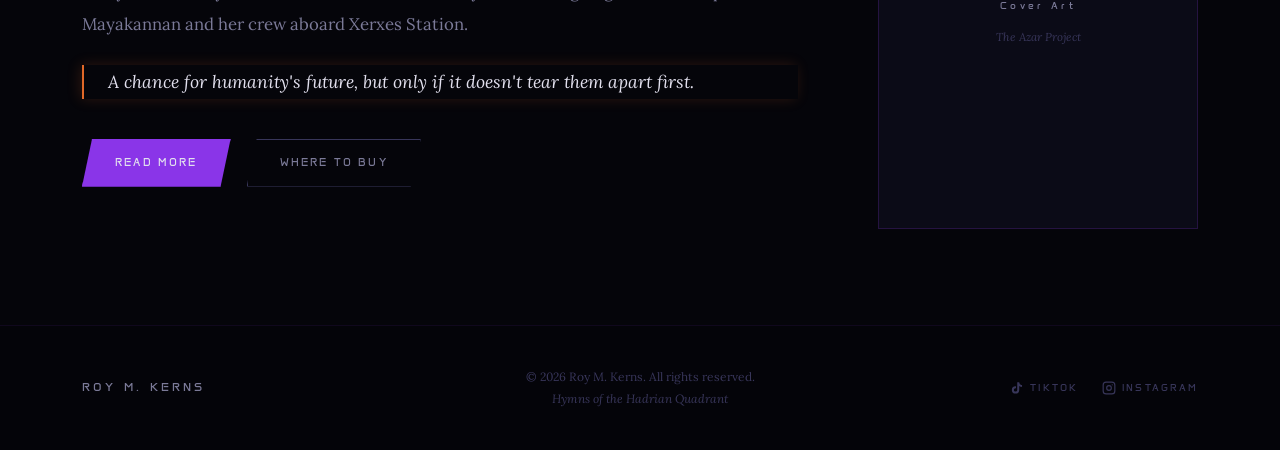
==== commit e9818ffb: "added author login to nav menu" ====
--- a/index.html
+++ b/index.html
@@ -156,6 +156,7 @@
                 <li><a href="html/blog.html">Blog</a></li>
                 <li><a href="html/about.html">About</a></li>
                 <li><a href="html/contact.html">Contact</a></li>
+                <li><a href="html/login.html">Author Login</a></li>
             </ul>
 
             <button class="menu-toggle" id="menuToggle"
--- a/css/layout.css
+++ b/css/layout.css
@@ -1,13 +1,12 @@
-/*=============================================================================================
-    LAYOUT.CSS
-    Structural skeleton 
-    roykerns.vercel.app / Hymns of the Hadrian Quadrant
+/* ============================================================
+   LAYOUT.CSS — Structural skeleton
+   roykerns.vercel.app / Hymns of the Hadrian Quadrant
    Handles: reset, containers, grids, spacing, positioning
-===============================================================================================*/
-
-/*=====================================================
-    SPACING & SIZE TOKENS
-=======================================================*/
+   ============================================================ */
+
+/* ===========================
+   SPACING & SIZE TOKENS
+   =========================== */
 :root {
     --nav-h: 68px;
     --max-w: 1180px;
@@ -18,10 +17,9 @@
     --section-pad-sm: 4rem;
 }
 
-/*======================================================
-    RESET
-
-========================================================*/
+/* ===========================
+   RESET
+   =========================== */
 *, *::before, *::after {
     box-sizing: border-box;
     margin: 0;
@@ -70,20 +68,20 @@
     -webkit-appearance: none;
 }
 
-/*======================================================
-        STARFIELD CANVAS
-========================================================*/
+/* ===========================
+   STARFIELD CANVAS
+   =========================== */
 #starfield {
     position: fixed;
     inset: 0;
     z-index: 0;
     pointer-events: none;
-    display: block; 
-}
-
-/*=======================================================
-    GLOBAL STACKING CONTEXT
-=========================================================*/
+    display: block;
+}
+
+/* ===========================
+   GLOBAL STACKING
+   =========================== */
 header,
 main,
 footer,
@@ -205,12 +203,13 @@
 
 .hero-decoration {
     position: absolute;
-    inset-inline-end: -160px;
+    inset-inline-end: -50px;
     top: 50%;
     transform: translateY(-50%);
     width: 600px;
     height: 600px;
     pointer-events: none;
+    overflow: visible;
 }
 
 .orbit-ring {
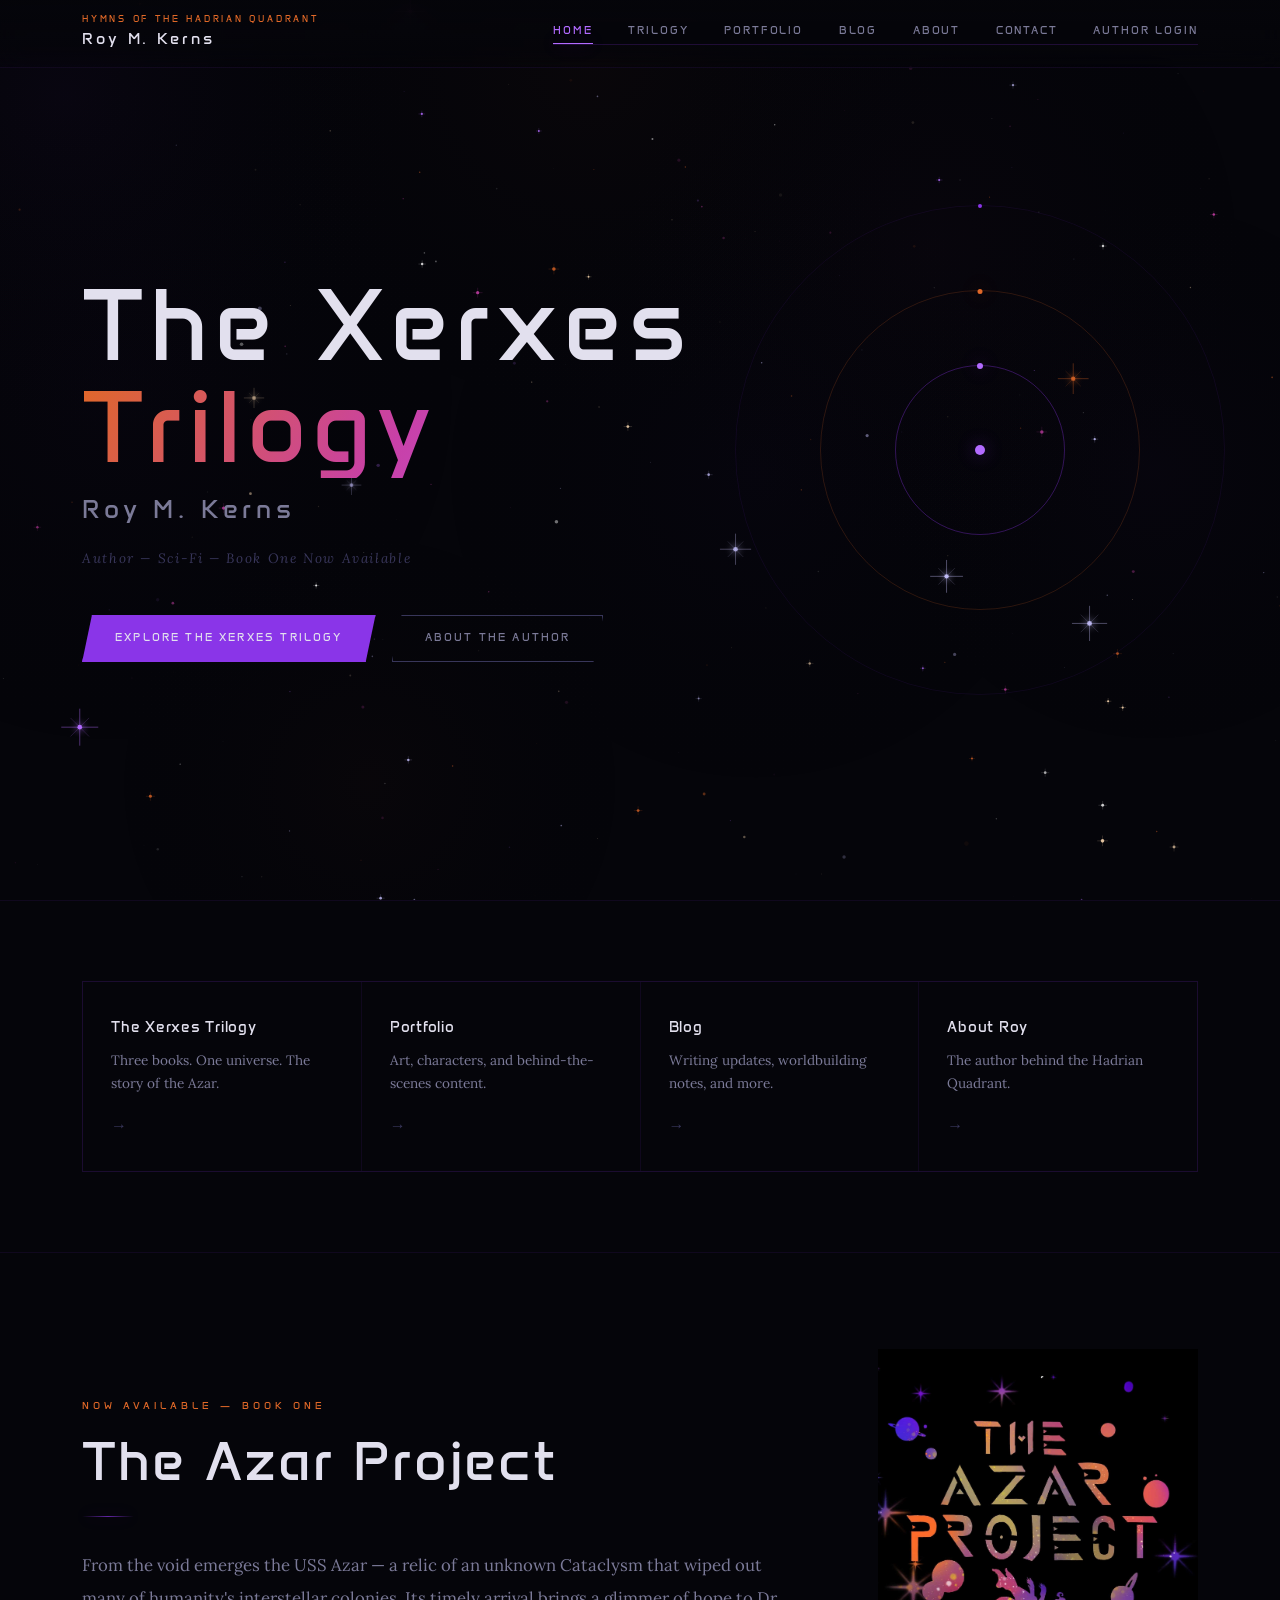
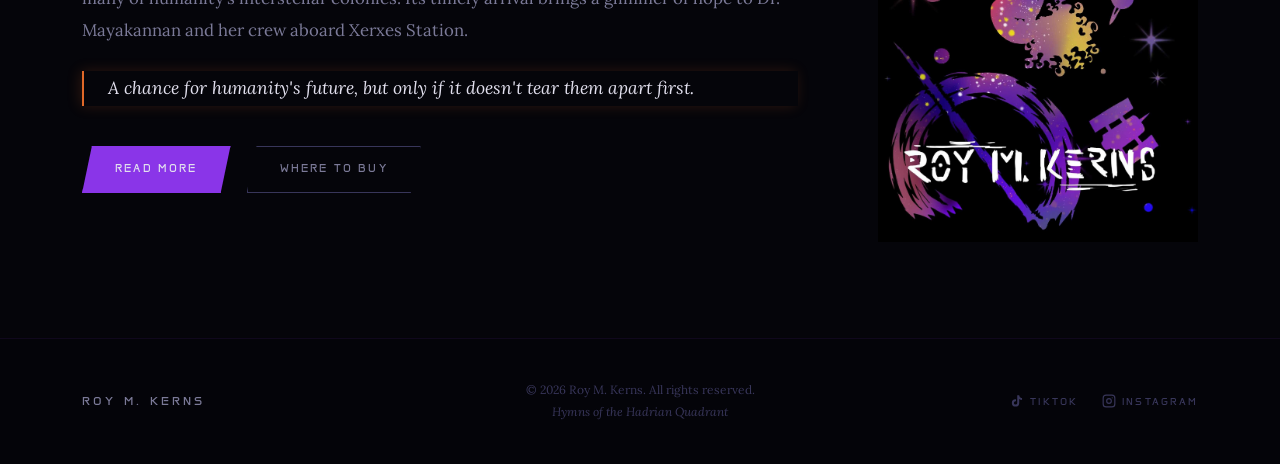
==== commit a135b2cd: "changes to image placeholder css with images uploaded now" ====
--- a/index.html
+++ b/index.html
@@ -243,13 +243,9 @@
                         </div>
                     </div>
                     <div class="featured-book__cover">
-                        <div class="cover-placeholder">
-                            <div class="cover-placeholder__inner">
-                                <span class="cover-placeholder__icon">&#9670;</span>
-                                <span class="cover-placeholder__label">Cover Art</span>
-                                <span class="cover-placeholder__sub">The Azar Project</span>
-                            </div>
-                        </div>
+                       
+                        <img src="images/AzarCover.jpg" alt="Book Cover" style="width:100%; height:100%; object-fit:fill; display:block;" />
+
                     </div>
                 </div>
             </div>
--- a/css/layout.css
+++ b/css/layout.css
@@ -409,14 +409,14 @@
 
 .author-photo {
     width: 100%;
-    aspect-ratio: 3 / 4;
+    aspect-ratio: 4 / 4; /* changed experimentally from 3/4 to 4/4/ */
     object-fit: cover;
     object-position: top center;
     display: block;
 }
 
 .author-photo-placeholder {
-    aspect-ratio: 3 / 4;
+    aspect-ratio: 4 / 4; /* changed experimentally from 3/4 to 4/4/ */
     position: relative;
     overflow: hidden;
 }
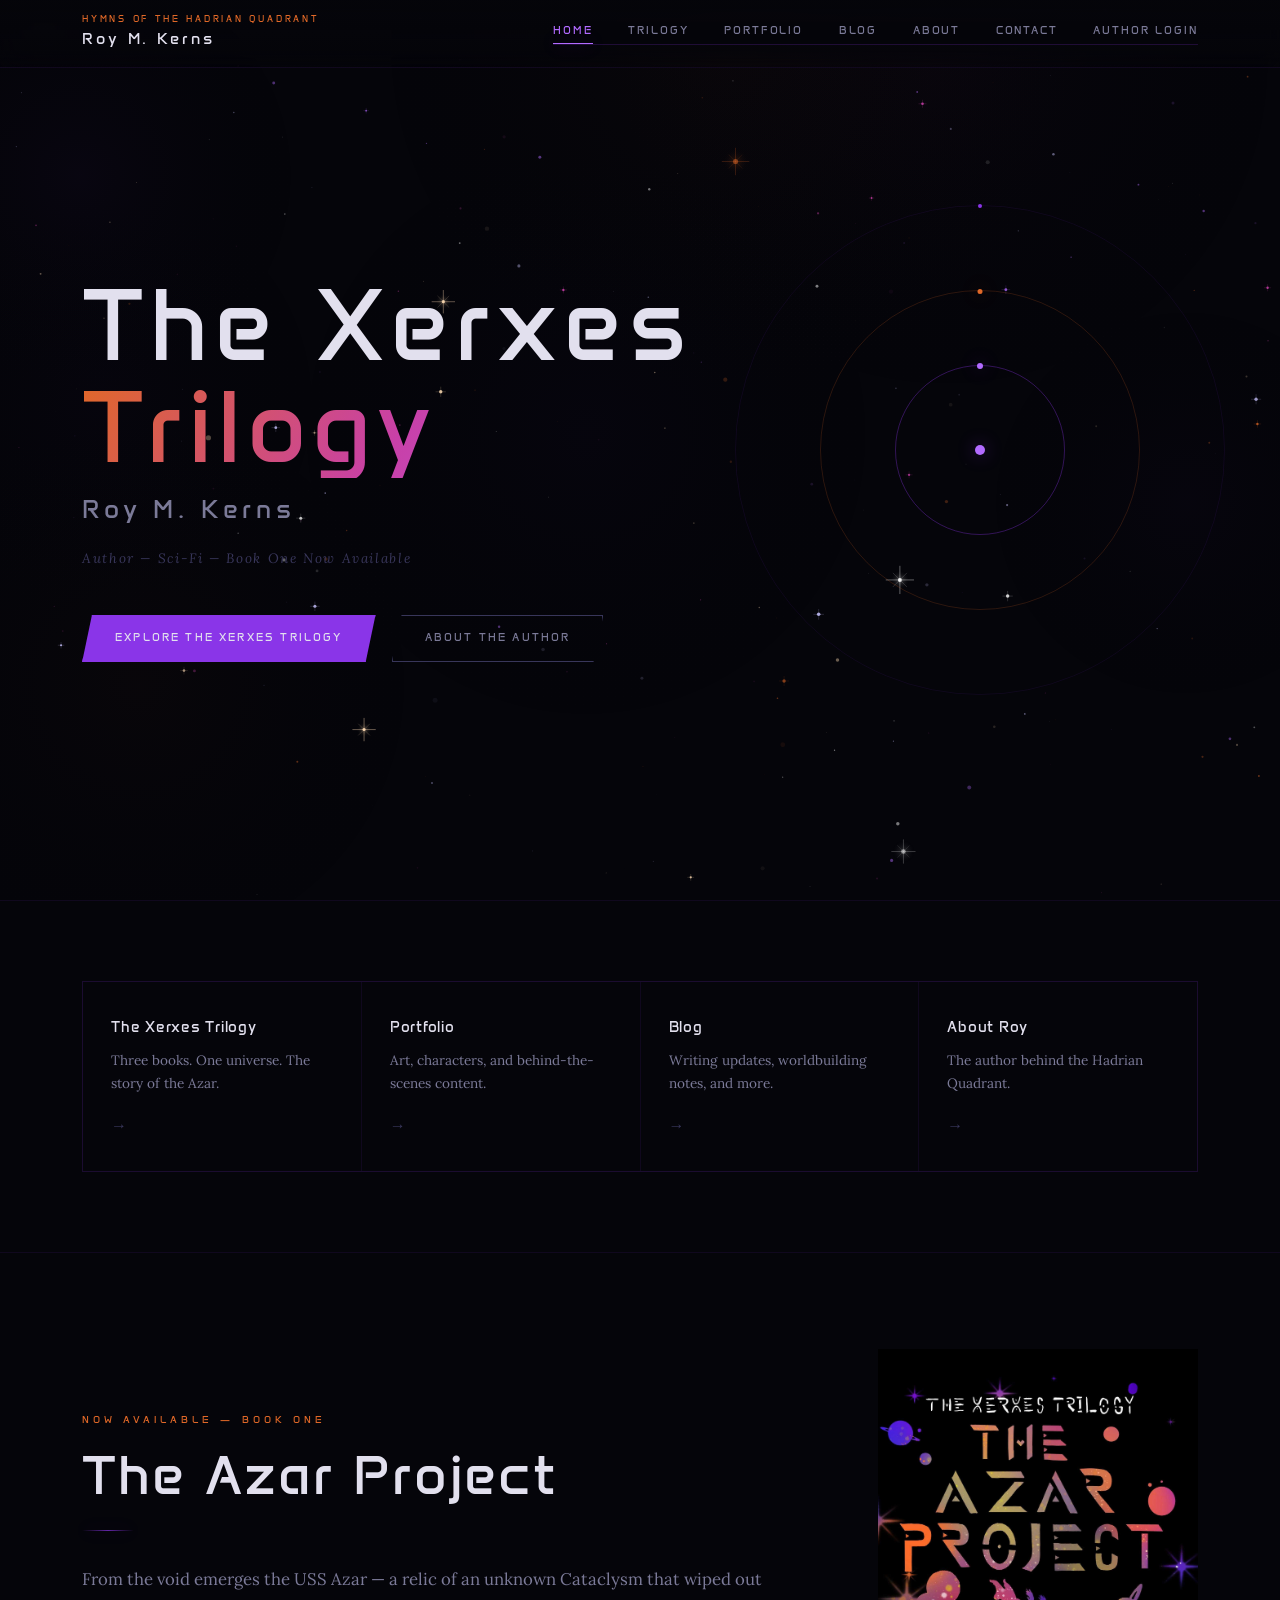
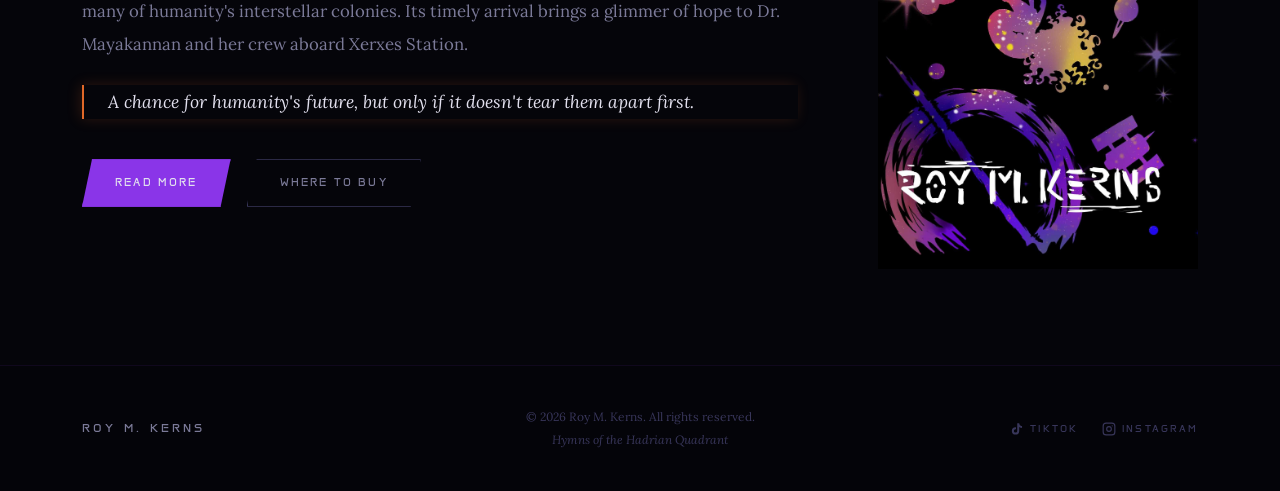
==== commit dc52a9a7: "IG handle upload on all pages" ====
--- a/index.html
+++ b/index.html
@@ -273,7 +273,7 @@
                     </svg>
                     TikTok
                 </a>
-                <a href="https://www.instagram.com/YOURHANDLE"
+                <a href="https://www.instagram.com/roymk_author"
                    class="footer-social-link"
                    target="_blank" rel="noopener noreferrer"
                    role="listitem">
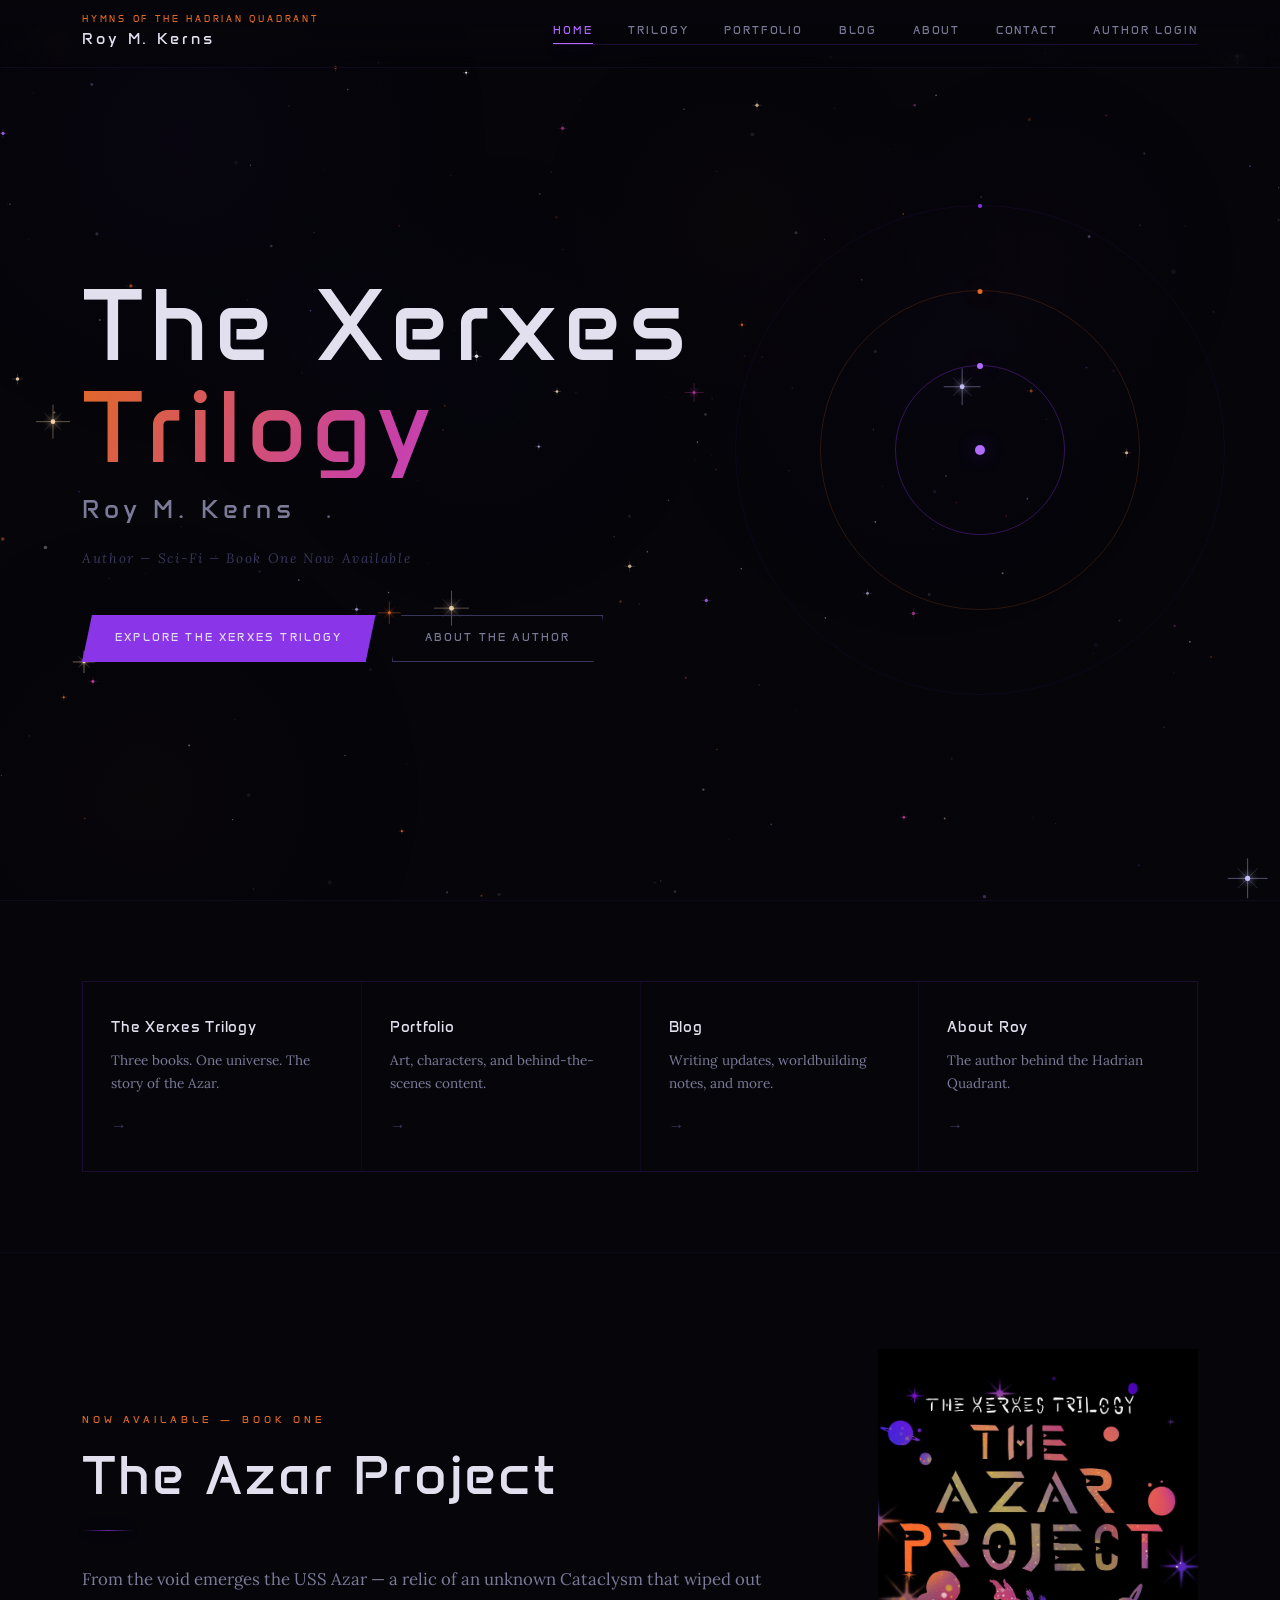
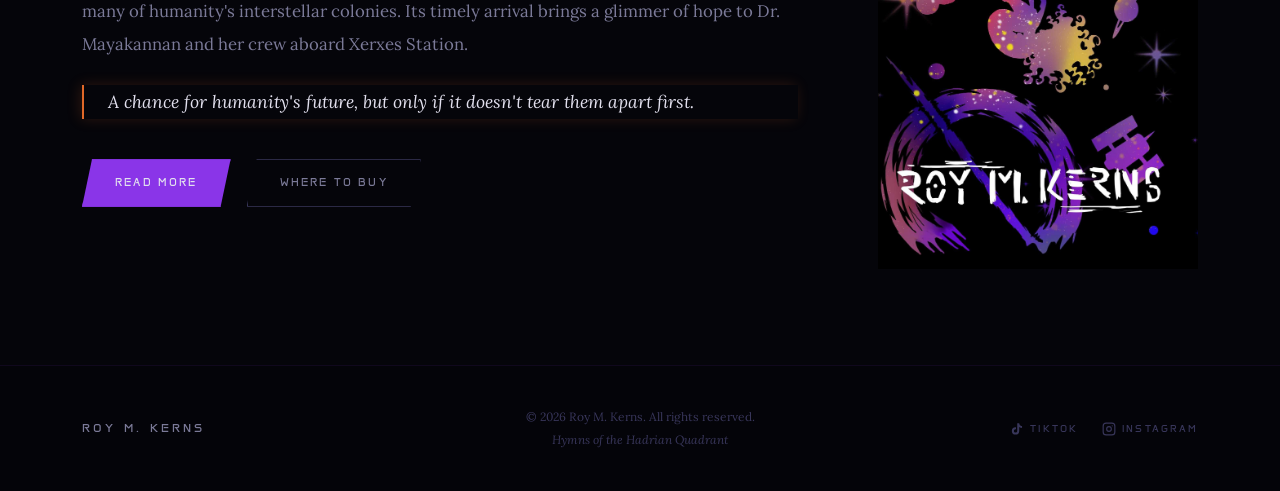
==== commit fd0bef9d: "favicon upload" ====
--- a/index.html
+++ b/index.html
@@ -6,7 +6,8 @@
     <title>Roy M. Kerns — Hymns of the Hadrian Quadrant</title>
     <meta name="description" content="Roy M. Kerns is the author of the Xerxes Trilogy — sci-fi set within the Hymns of the Hadrian Quadrant universe.">
     <meta name="theme-color" content="#05050A">
-
+    <link rel="icon" type="images/x-icon" href="images/favicon.ico" />
+    <link rel="icon" type="images/png" sizes="32x32" href="images/favicon-32x32.png" />
     <meta property="og:title" content="Roy M. Kerns — Hymns of the Hadrian Quadrant">
     <meta property="og:description" content="Author of the Xerxes Trilogy.">
     <meta property="og:type" content="website">
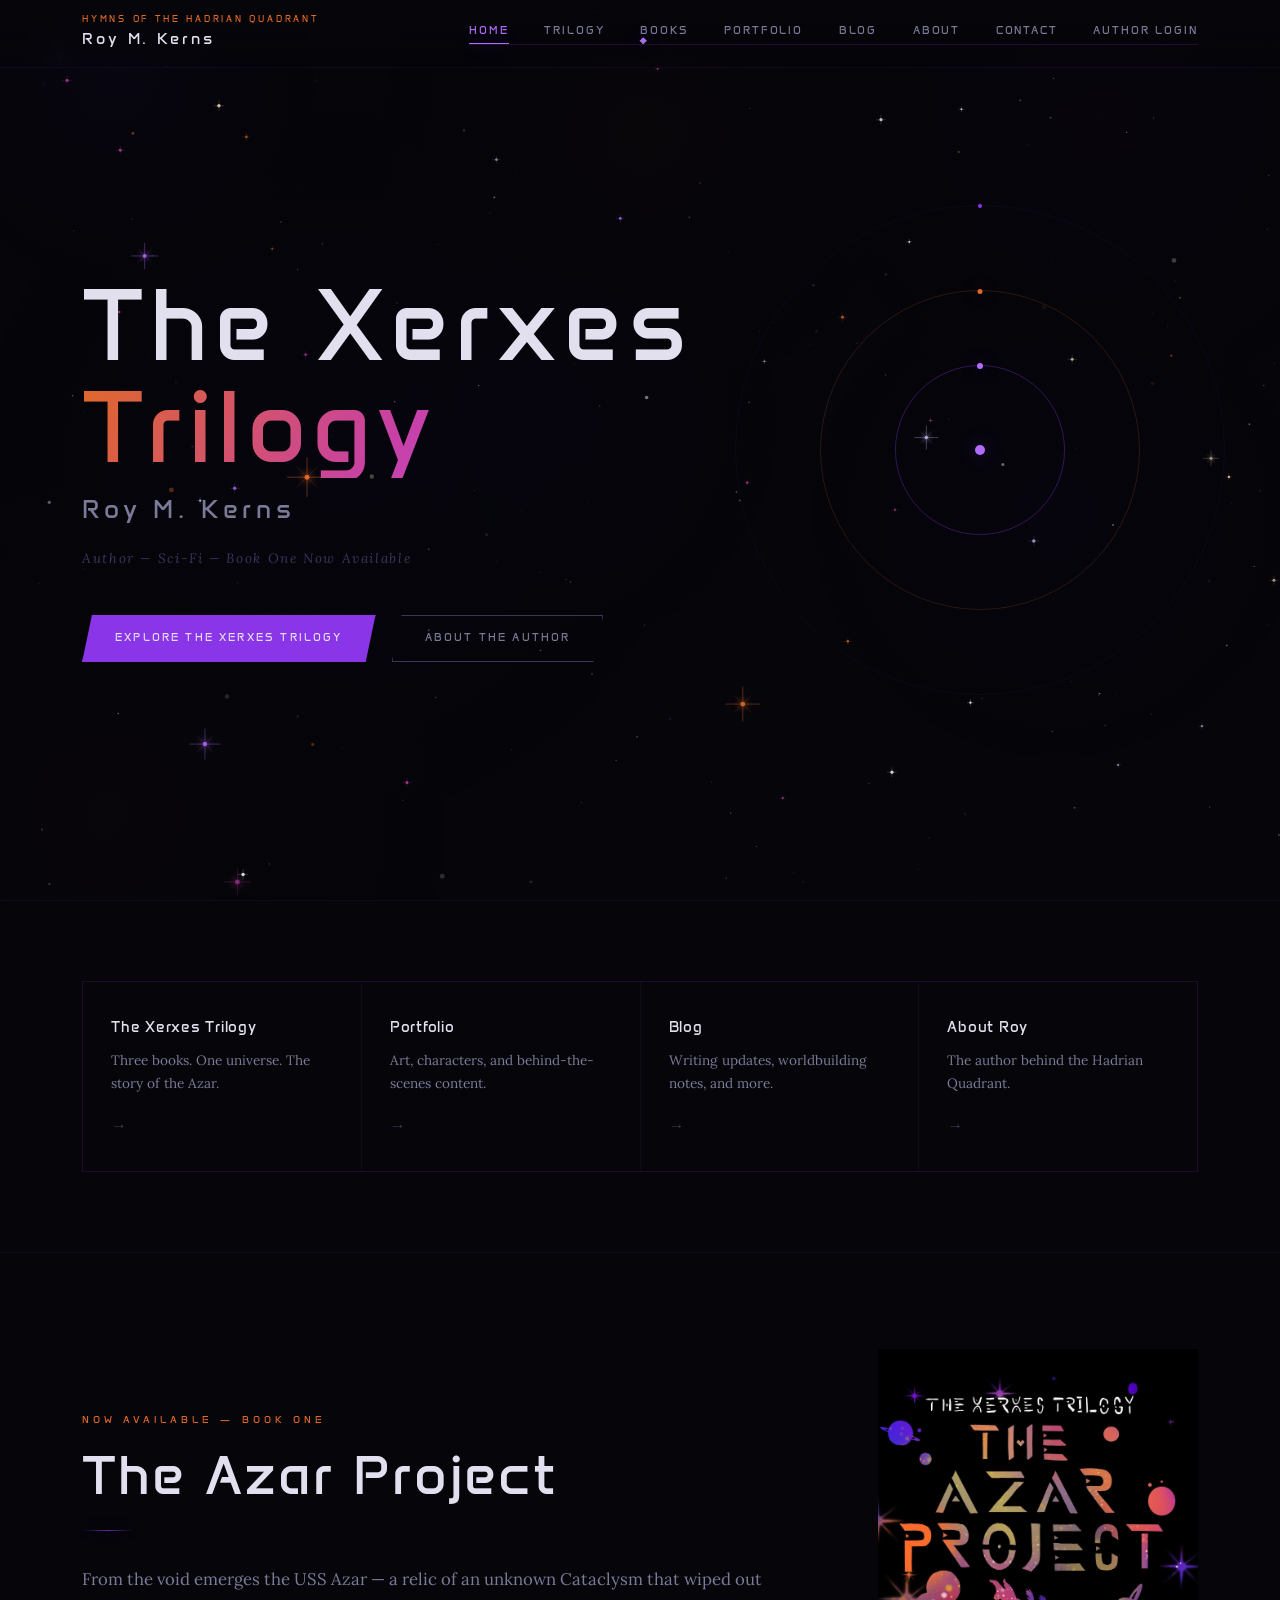
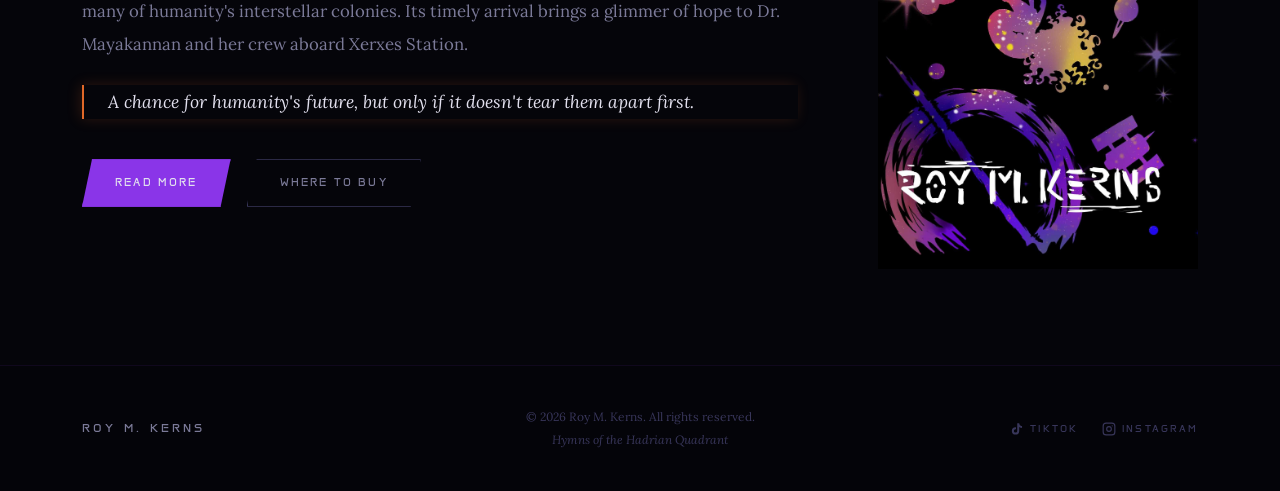
==== commit 95769304: "changes to character art and pages" ====
--- a/index.html
+++ b/index.html
@@ -23,6 +23,137 @@
     <link rel="stylesheet" href="css/styles.css">
 
     <style>
+        /* ── NAV DROPDOWN ── */
+        .nav-dropdown {
+            position: relative;
+        }
+
+            .nav-dropdown > a {
+                display: flex;
+                align-items: center;
+                gap: 0.35rem;
+            }
+
+                /* little chevron */
+                .nav-dropdown > a::after {
+                    content: '';
+                    display: inline-block;
+                    width: 5px;
+                    height: 5px;
+                    border-right: 1.5px solid currentColor;
+                    border-bottom: 1.5px solid currentColor;
+                    transform: rotate(45deg) translateY(-1px);
+                    transition: transform 0.2s ease;
+                    flex-shrink: 0;
+                }
+
+            .nav-dropdown:hover > a::after,
+            .nav-dropdown.open > a::after {
+                transform: rotate(-135deg) translateY(-1px);
+            }
+
+        .dropdown-menu {
+            position: absolute;
+            top: calc(100% + 0.75rem);
+            left: 50%;
+            transform: translateX(-50%);
+            min-width: 210px;
+            background: rgba(5, 5, 10, 0.97);
+            border: 1px solid var(--border);
+            backdrop-filter: blur(12px);
+            -webkit-backdrop-filter: blur(12px);
+            display: flex;
+            flex-direction: column;
+            gap: 0;
+            opacity: 0;
+            pointer-events: none;
+            transform: translateX(-50%) translateY(-6px);
+            transition: opacity 0.2s ease, transform 0.2s ease;
+            z-index: 600;
+        }
+
+            /* Arrow notch pointing up */
+            .dropdown-menu::before {
+                content: '';
+                position: absolute;
+                top: -5px;
+                left: 50%;
+                transform: translateX(-50%) rotate(45deg);
+                width: 8px;
+                height: 8px;
+                background: rgba(5, 5, 10, 0.97);
+                border-top: 1px solid var(--border);
+                border-left: 1px solid var(--border);
+            }
+
+        .nav-dropdown:hover .dropdown-menu,
+        .nav-dropdown.open .dropdown-menu {
+            opacity: 1;
+            pointer-events: auto;
+            transform: translateX(-50%) translateY(0);
+        }
+
+        .dropdown-item {
+            font-family: var(--font-display);
+            font-size: 0.65rem;
+            letter-spacing: 0.14em;
+            color: var(--text-muted);
+            text-transform: uppercase;
+            padding: 0.8rem 1.25rem;
+            text-decoration: none;
+            transition: background 0.2s ease, color 0.2s ease;
+            border-bottom: 1px solid var(--border-sub);
+            white-space: nowrap;
+        }
+
+            .dropdown-item:last-child {
+                border-bottom: none;
+            }
+
+            .dropdown-item:hover {
+                background: var(--bg-elevated);
+                color: var(--purple-light);
+            }
+
+        /* Book three is dimmed — not yet announced */
+        .dropdown-item--pending {
+            color: var(--text-dim);
+        }
+
+            .dropdown-item--pending:hover {
+                color: var(--text-muted);
+            }
+
+        /* ── MOBILE DROPDOWN ── */
+        @media (max-width: 640px) {
+            .dropdown-menu {
+                position: static;
+                transform: none !important;
+                opacity: 1;
+                pointer-events: auto;
+                border: none;
+                border-top: 1px solid var(--border-sub);
+                backdrop-filter: none;
+                background: rgba(5, 5, 10, 0.6);
+                display: none;
+                min-width: 0;
+                width: 100%;
+            }
+
+                .dropdown-menu::before {
+                    display: none;
+                }
+
+            .nav-dropdown.open .dropdown-menu {
+                display: flex;
+            }
+
+            /* On mobile the parent <a> is just a toggle, style it like others */
+            .nav-dropdown > a {
+                justify-content: center;
+            }
+        }
+
         /* ── STRIP SECTION ── */
         .strip {
             padding-block: 5rem;
@@ -153,6 +284,14 @@
             <ul class="nav-links" id="navLinks" role="list">
                 <li><a href="index.html">Home</a></li>
                 <li><a href="html/trilogy.html">Trilogy</a></li>
+                <li class="nav-dropdown" id="navBooks">
+                    <a href="html/trilogy.html" id="navBooksToggle">Books</a>
+                    <div class="dropdown-menu" role="menu">
+                        <a href="html/azar.html" class="dropdown-item" role="menuitem">The Azar Project</a>
+                        <a href="html/karava.html" class="dropdown-item" role="menuitem">The Karava Initiative</a>
+                        <a href="html/bookthree.html" class="dropdown-item dropdown-item--pending" role="menuitem">[Book Three]</a>
+                    </div>
+                </li>
                 <li><a href="html/portfolio.html">Portfolio</a></li>
                 <li><a href="html/blog.html">Blog</a></li>
                 <li><a href="html/about.html">About</a></li>
@@ -174,7 +313,7 @@
         <!-- HERO -->
         <section class="hero" aria-label="Hero">
             <div class="hero-content">
-               <!-- <p class="hero-universe">Hymns of the Hadrian Quadrant</p>  COMMENTED OUT FOR NOW -->
+                <!-- <p class="hero-universe">Hymns of the Hadrian Quadrant</p>  COMMENTED OUT FOR NOW -->
 
                 <h1 class="hero-title">
                     The Xerxes<br>
@@ -244,7 +383,7 @@
                         </div>
                     </div>
                     <div class="featured-book__cover">
-                       
+
                         <img src="images/AzarCover.jpg" alt="Book Cover" style="width:100%; height:100%; object-fit:fill; display:block;" />
 
                     </div>
@@ -293,6 +432,28 @@
     <script src="js/script.js"></script>
     <script>
         document.getElementById('year').textContent = new Date().getFullYear();
+
+        // Mobile: tap "Books" toggles the dropdown instead of navigating
+        (function initDropdown() {
+            const item   = document.getElementById('navBooks');
+            const toggle = document.getElementById('navBooksToggle');
+            if (!item || !toggle) return;
+
+            // On mobile, prevent navigation and toggle open/close
+            toggle.addEventListener('click', function(e) {
+                if (window.innerWidth <= 640) {
+                    e.preventDefault();
+                    item.classList.toggle('open');
+                }
+            });
+
+            // Close when clicking outside
+            document.addEventListener('click', function(e) {
+                if (!item.contains(e.target)) {
+                    item.classList.remove('open');
+                }
+            });
+        })();
     </script>
 
 </body>
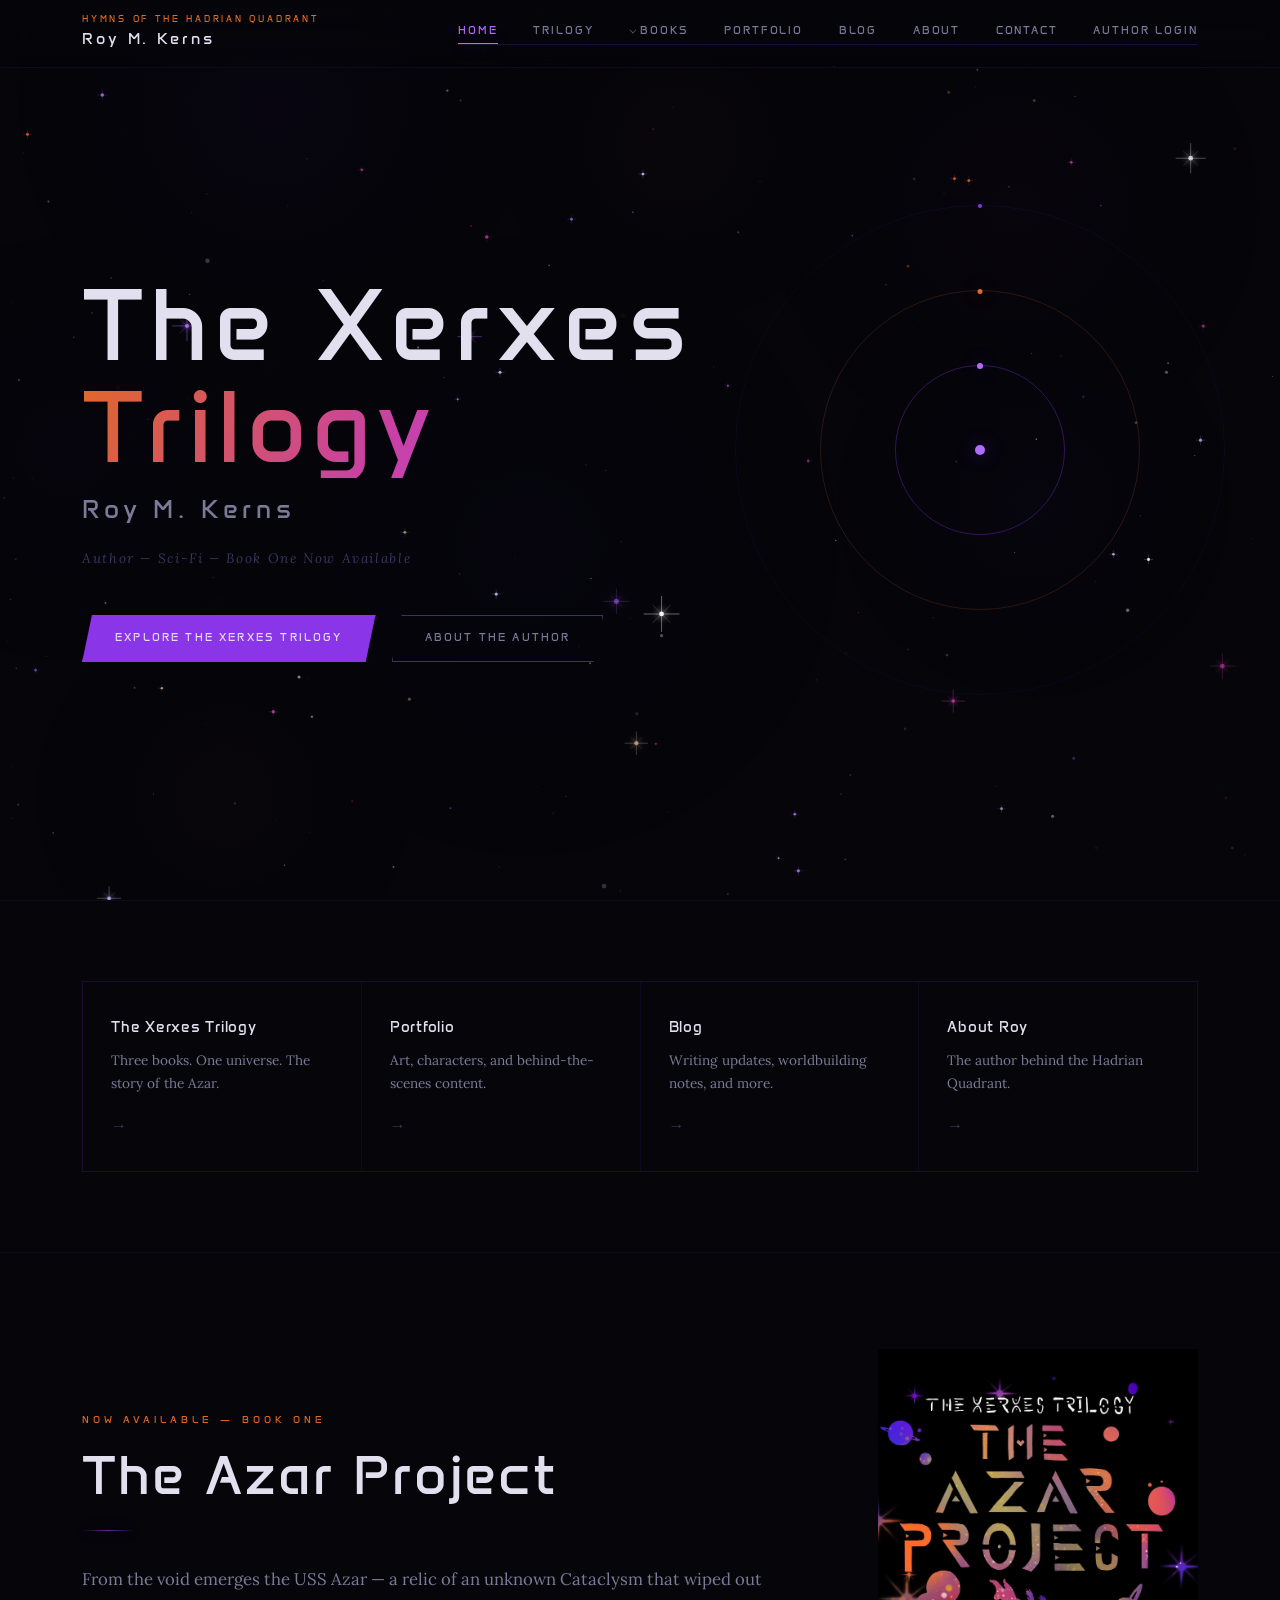
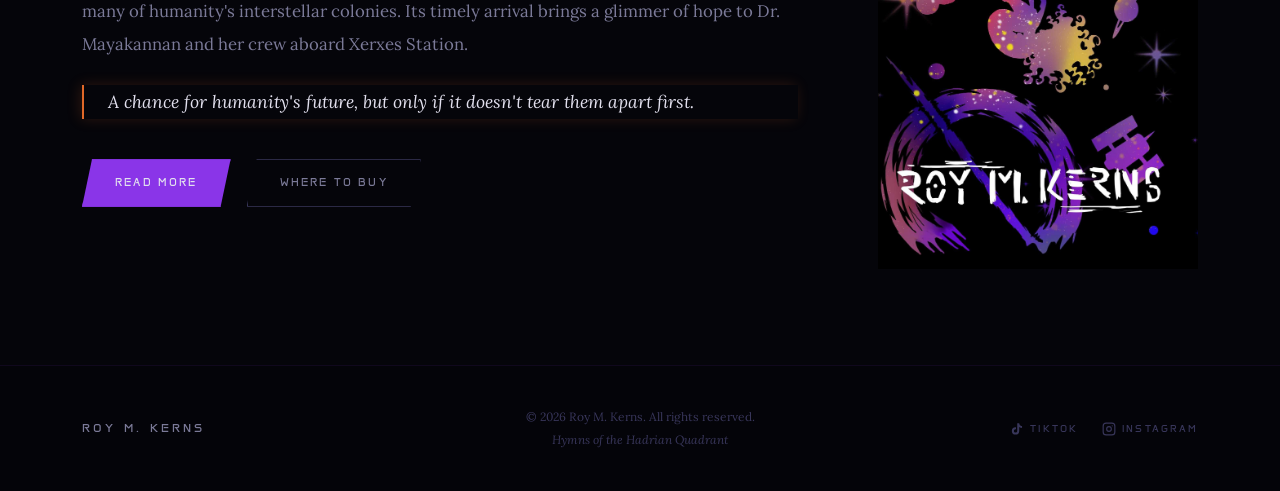
==== commit 09833089: "dropdown menu additions to every applicable page" ====
--- a/index.html
+++ b/index.html
@@ -23,136 +23,7 @@
     <link rel="stylesheet" href="css/styles.css">
 
     <style>
-        /* ── NAV DROPDOWN ── */
-        .nav-dropdown {
-            position: relative;
-        }
-
-            .nav-dropdown > a {
-                display: flex;
-                align-items: center;
-                gap: 0.35rem;
-            }
-
-                /* little chevron */
-                .nav-dropdown > a::after {
-                    content: '';
-                    display: inline-block;
-                    width: 5px;
-                    height: 5px;
-                    border-right: 1.5px solid currentColor;
-                    border-bottom: 1.5px solid currentColor;
-                    transform: rotate(45deg) translateY(-1px);
-                    transition: transform 0.2s ease;
-                    flex-shrink: 0;
-                }
-
-            .nav-dropdown:hover > a::after,
-            .nav-dropdown.open > a::after {
-                transform: rotate(-135deg) translateY(-1px);
-            }
-
-        .dropdown-menu {
-            position: absolute;
-            top: calc(100% + 0.75rem);
-            left: 50%;
-            transform: translateX(-50%);
-            min-width: 210px;
-            background: rgba(5, 5, 10, 0.97);
-            border: 1px solid var(--border);
-            backdrop-filter: blur(12px);
-            -webkit-backdrop-filter: blur(12px);
-            display: flex;
-            flex-direction: column;
-            gap: 0;
-            opacity: 0;
-            pointer-events: none;
-            transform: translateX(-50%) translateY(-6px);
-            transition: opacity 0.2s ease, transform 0.2s ease;
-            z-index: 600;
-        }
-
-            /* Arrow notch pointing up */
-            .dropdown-menu::before {
-                content: '';
-                position: absolute;
-                top: -5px;
-                left: 50%;
-                transform: translateX(-50%) rotate(45deg);
-                width: 8px;
-                height: 8px;
-                background: rgba(5, 5, 10, 0.97);
-                border-top: 1px solid var(--border);
-                border-left: 1px solid var(--border);
-            }
-
-        .nav-dropdown:hover .dropdown-menu,
-        .nav-dropdown.open .dropdown-menu {
-            opacity: 1;
-            pointer-events: auto;
-            transform: translateX(-50%) translateY(0);
-        }
-
-        .dropdown-item {
-            font-family: var(--font-display);
-            font-size: 0.65rem;
-            letter-spacing: 0.14em;
-            color: var(--text-muted);
-            text-transform: uppercase;
-            padding: 0.8rem 1.25rem;
-            text-decoration: none;
-            transition: background 0.2s ease, color 0.2s ease;
-            border-bottom: 1px solid var(--border-sub);
-            white-space: nowrap;
-        }
-
-            .dropdown-item:last-child {
-                border-bottom: none;
-            }
-
-            .dropdown-item:hover {
-                background: var(--bg-elevated);
-                color: var(--purple-light);
-            }
-
-        /* Book three is dimmed — not yet announced */
-        .dropdown-item--pending {
-            color: var(--text-dim);
-        }
-
-            .dropdown-item--pending:hover {
-                color: var(--text-muted);
-            }
-
-        /* ── MOBILE DROPDOWN ── */
-        @media (max-width: 640px) {
-            .dropdown-menu {
-                position: static;
-                transform: none !important;
-                opacity: 1;
-                pointer-events: auto;
-                border: none;
-                border-top: 1px solid var(--border-sub);
-                backdrop-filter: none;
-                background: rgba(5, 5, 10, 0.6);
-                display: none;
-                min-width: 0;
-                width: 100%;
-            }
-
-                .dropdown-menu::before {
-                    display: none;
-                }
-
-            .nav-dropdown.open .dropdown-menu {
-                display: flex;
-            }
-
-            /* On mobile the parent <a> is just a toggle, style it like others */
-            .nav-dropdown > a {
-                justify-content: center;
-            }
-        }
+        
 
         /* ── STRIP SECTION ── */
         .strip {
--- a/css/styles.css
+++ b/css/styles.css
@@ -1169,3 +1169,152 @@
     clip: rect(0,0,0,0);
     border: 0;
 }
+
+/* ── NAV DROPDOWN ── */
+.nav-dropdown {
+    position: relative;
+}
+
+    .nav-dropdown > a {
+        display: flex;
+        align-items: center;
+        gap: 0.35rem;
+    }
+
+        /* Suppress the ::after underline animation that was
+           rendering as a coloured diagonal slash */
+        .nav-dropdown > a::after {
+            display: none !important;
+        }
+
+        /* Chevron uses ::before — no clash with ::after underline */
+        .nav-dropdown > a::before {
+            content: '';
+            display: inline-block;
+            width: 5px;
+            height: 5px;
+            border-right: 1.5px solid currentColor;
+            border-bottom: 1.5px solid currentColor;
+            transform: rotate(45deg) translateY(-2px);
+            transition: transform 0.2s ease;
+            flex-shrink: 0;
+            opacity: 0.65;
+        }
+
+    .nav-dropdown:hover > a::before,
+    .nav-dropdown.open > a::before {
+        transform: rotate(-135deg) translateY(2px);
+    }
+
+.dropdown-menu {
+    position: absolute;
+    top: 100%; /* flush to nav bottom */
+    left: 50%;
+    min-width: 220px;
+    background: rgba(5, 5, 10, 0.97);
+    border: 1px solid var(--border);
+    backdrop-filter: blur(12px);
+    -webkit-backdrop-filter: blur(12px);
+    display: flex;
+    flex-direction: column;
+    opacity: 0;
+    pointer-events: none;
+    /* padding-top creates an invisible bridge the
+               mouse can cross without losing hover state */
+    padding-top: 10px;
+    transform: translateX(-50%) translateY(-4px);
+    transition: opacity 0.18s ease, transform 0.18s ease;
+    z-index: 600;
+}
+
+    /* Actual visible panel sits below the bridge */
+    .dropdown-menu::after {
+        content: '';
+        position: absolute;
+        inset: 10px 0 0 0;
+        background: rgba(5, 5, 10, 0.97);
+        border: 1px solid var(--border);
+        z-index: -1;
+    }
+
+.nav-dropdown:hover .dropdown-menu,
+.nav-dropdown.open .dropdown-menu {
+    opacity: 1;
+    pointer-events: auto;
+    transform: translateX(-50%) translateY(0);
+}
+
+.dropdown-item {
+    font-family: var(--font-display);
+    font-size: 0.65rem;
+    letter-spacing: 0.14em;
+    color: var(--text-muted);
+    text-transform: uppercase;
+    padding: 0.8rem 1.25rem;
+    text-decoration: none;
+    transition: background 0.2s ease, color 0.2s ease;
+    border-bottom: 1px solid var(--border-sub);
+    white-space: nowrap;
+    position: relative;
+    z-index: 1;
+}
+
+    .dropdown-item:last-child {
+        border-bottom: none;
+    }
+
+    /* Kill nav underline on dropdown items */
+    .dropdown-item::after {
+        display: none !important;
+    }
+
+    .dropdown-item::before {
+        display: none !important;
+    }
+
+    .dropdown-item:hover {
+        background: var(--bg-elevated);
+        color: var(--purple-light);
+    }
+
+.dropdown-item--pending {
+    color: var(--text-dim);
+}
+
+    .dropdown-item--pending:hover {
+        color: var(--text-muted);
+    }
+
+/* ── MOBILE DROPDOWN ── */
+@media (max-width: 640px) {
+    .dropdown-menu {
+        position: static;
+        transform: none !important;
+        opacity: 1;
+        pointer-events: auto;
+        border: none;
+        border-top: 1px solid var(--border-sub);
+        backdrop-filter: none;
+        background: rgba(5, 5, 10, 0.6);
+        display: none;
+        min-width: 0;
+        width: 100%;
+        padding-top: 0;
+    }
+
+        .dropdown-menu::after {
+            display: none;
+        }
+
+    .nav-dropdown > a::after {
+        display: none !important;
+    }
+
+    .nav-dropdown.open .dropdown-menu {
+        display: flex;
+    }
+
+    .nav-dropdown > a {
+        justify-content: center;
+    }
+}
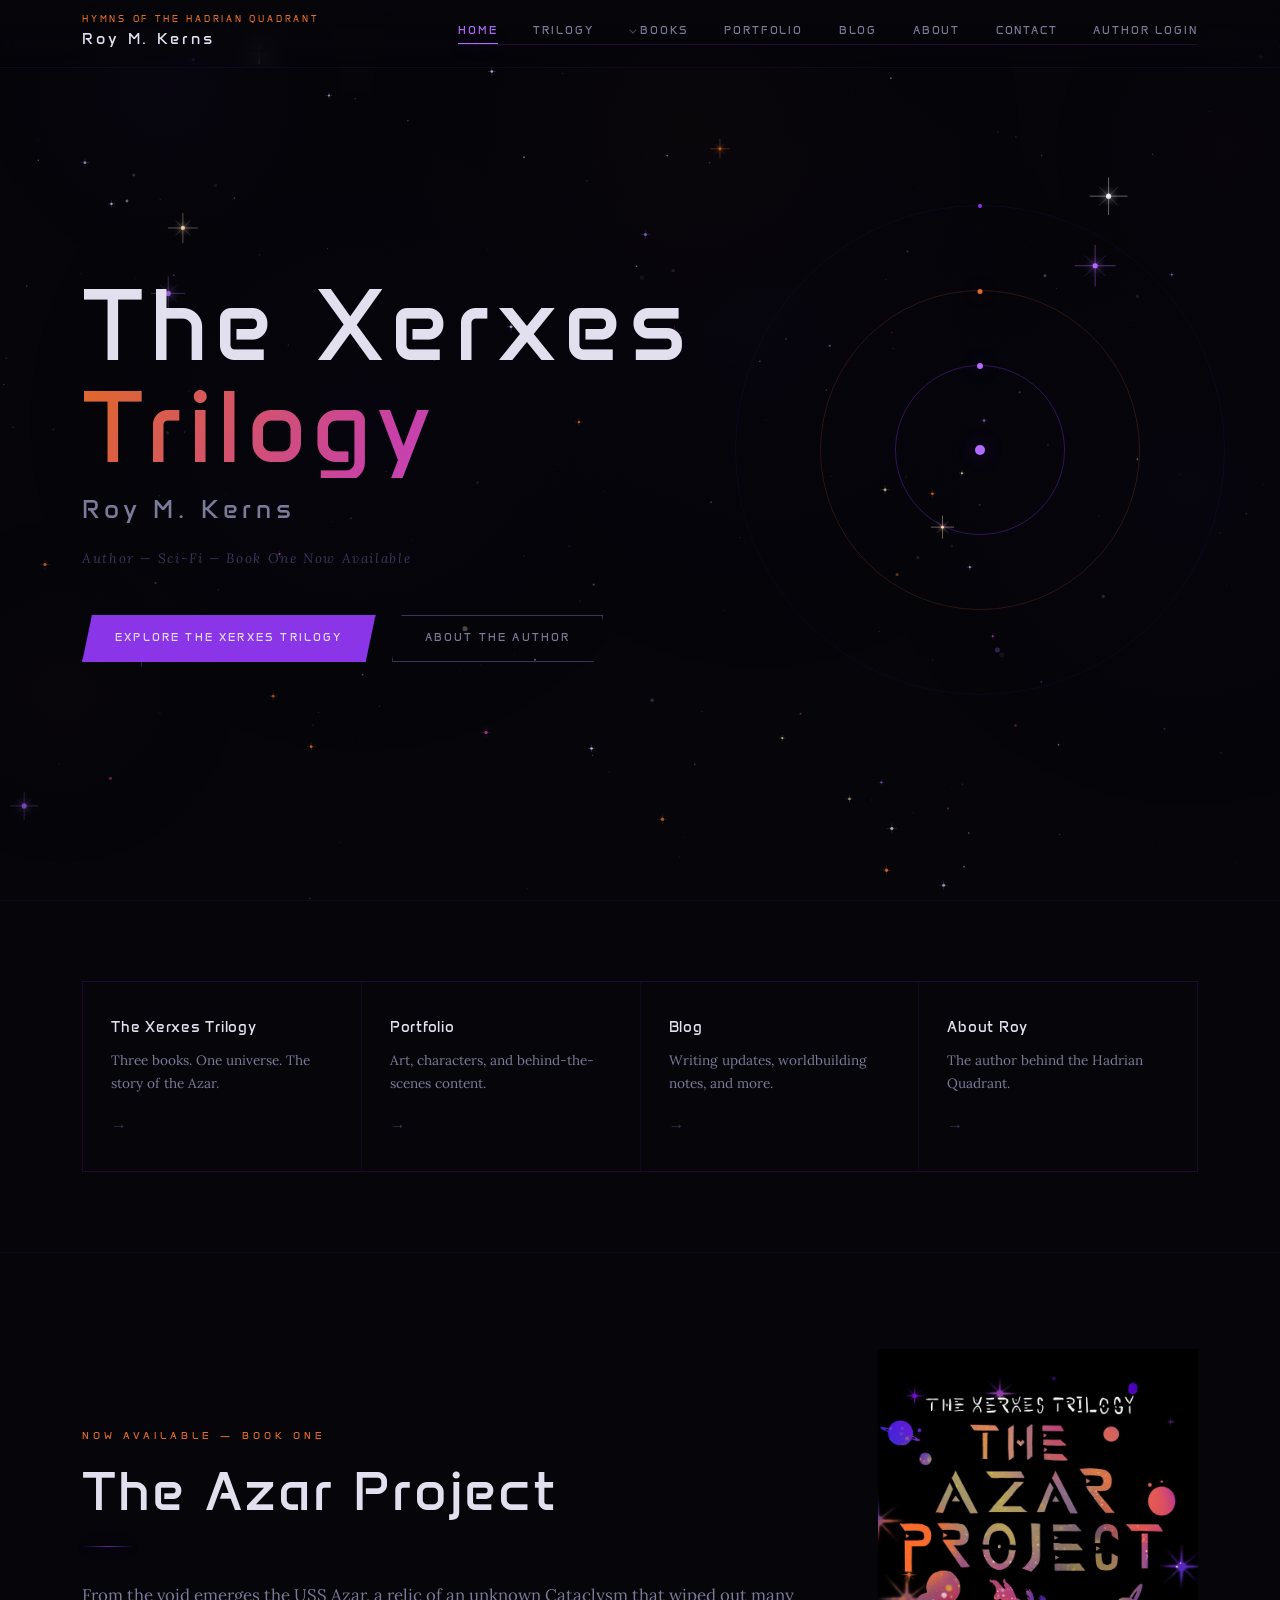
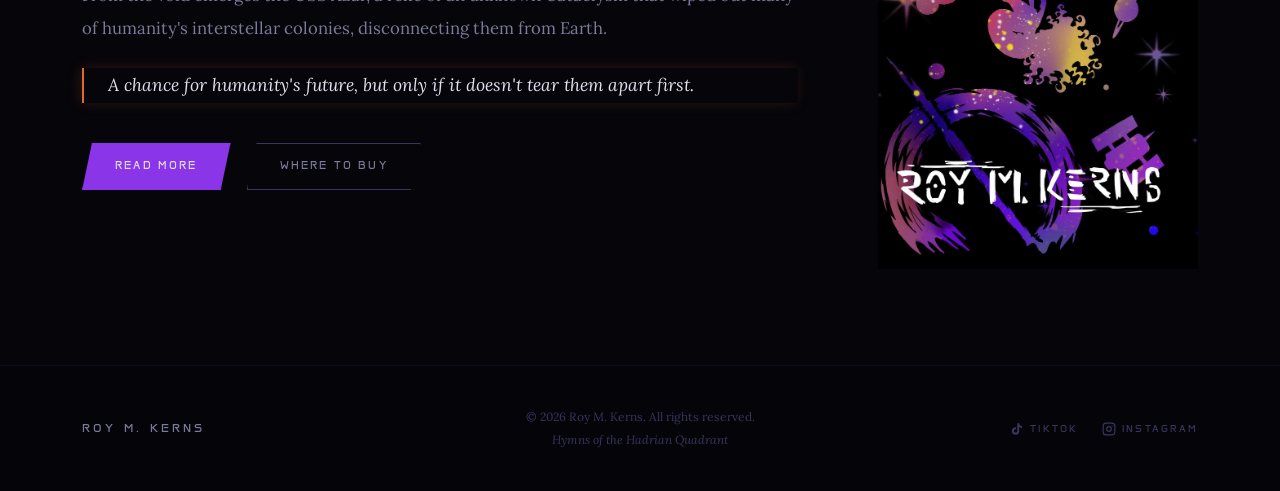
==== commit 716dfea9: "update blurb for site" ====
--- a/index.html
+++ b/index.html
@@ -245,7 +245,7 @@
                         <h2 class="section-title">The Azar Project</h2>
                         <div class="title-line"></div>
                         <div class="blurb" style="margin-top: 2rem;">
-                            <p>From the void emerges the USS Azar — a relic of an unknown Cataclysm that wiped out many of humanity's interstellar colonies. Its timely arrival brings a glimmer of hope to Dr. Mayakannan and her crew aboard Xerxes Station.</p>
+                            <p>From the void emerges the USS Azar, a relic of an unknown Cataclysm that wiped out many of humanity's interstellar colonies, disconnecting them from Earth.</p>
                             <p class="blurb-hook">A chance for humanity's future, but only if it doesn't tear them apart first.</p>
                         </div>
                         <div style="margin-top: 2.5rem; display: flex; gap: 1rem; flex-wrap: wrap;">
